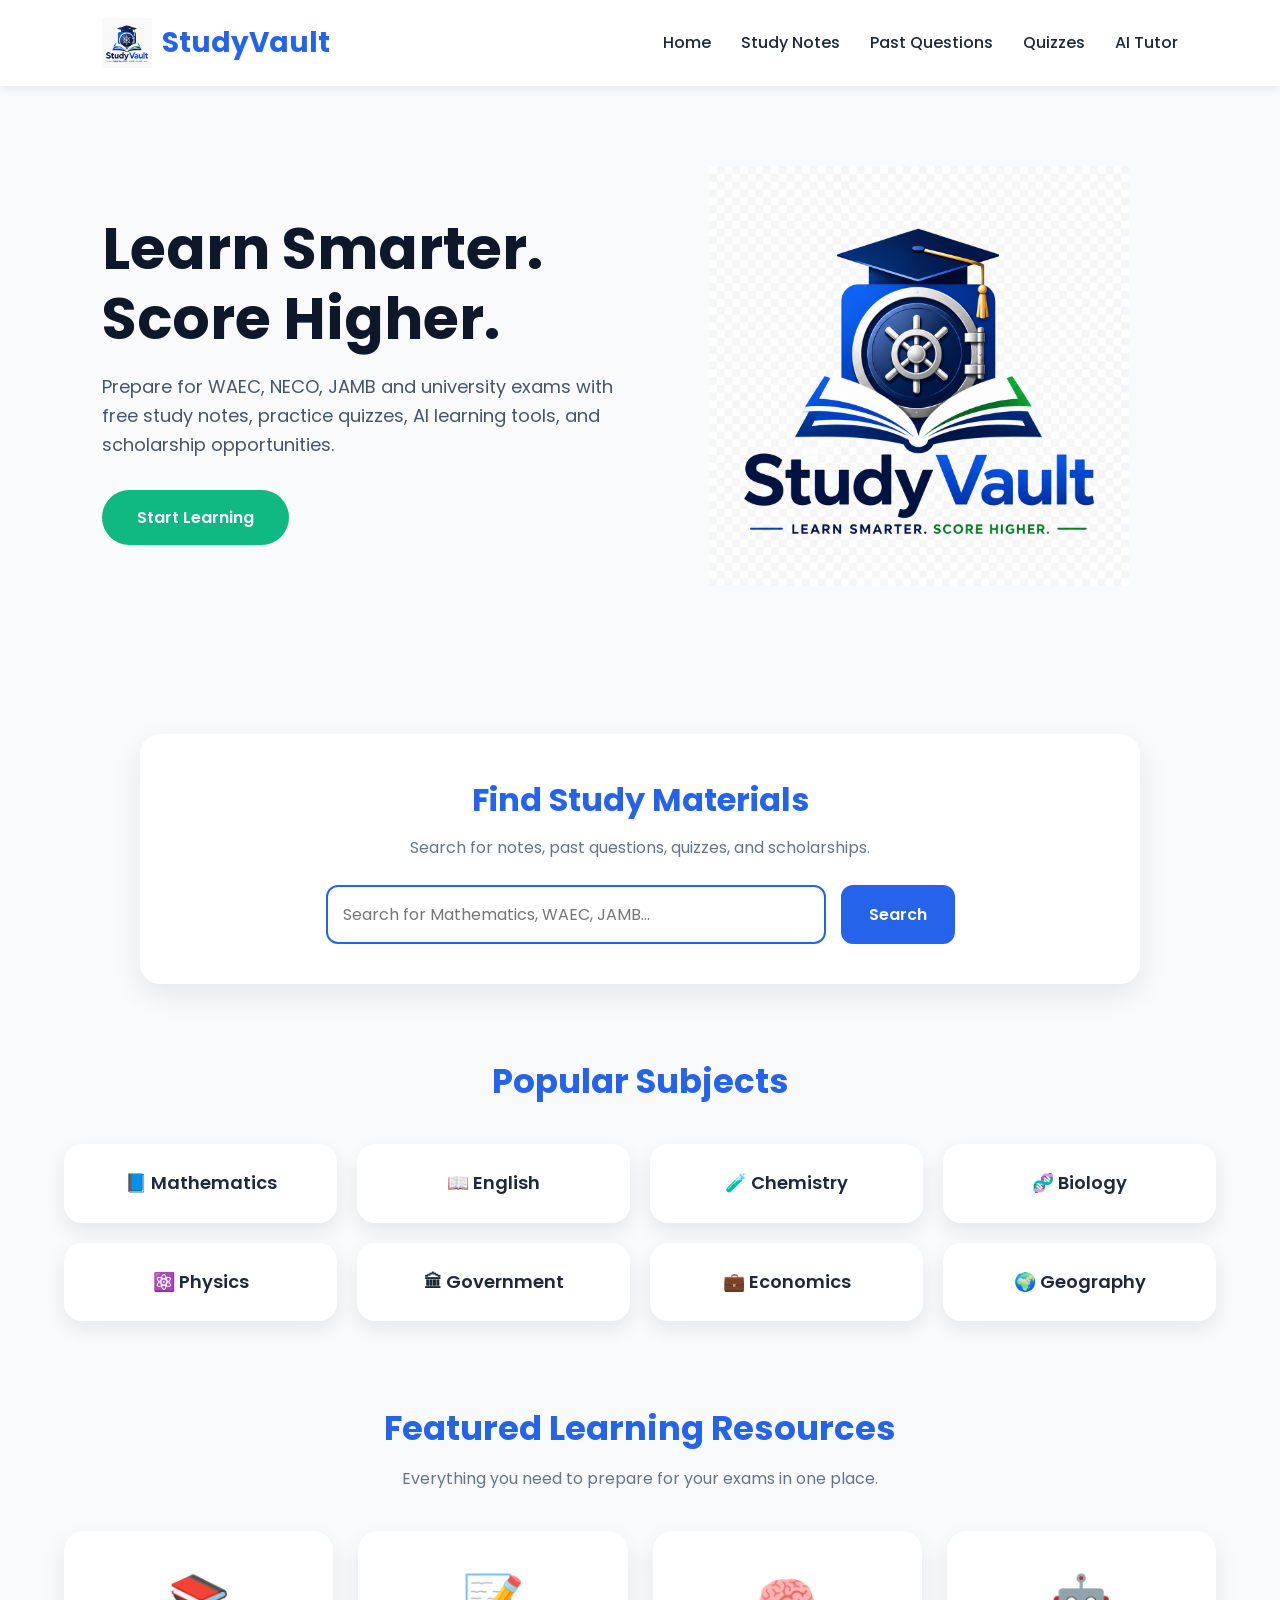
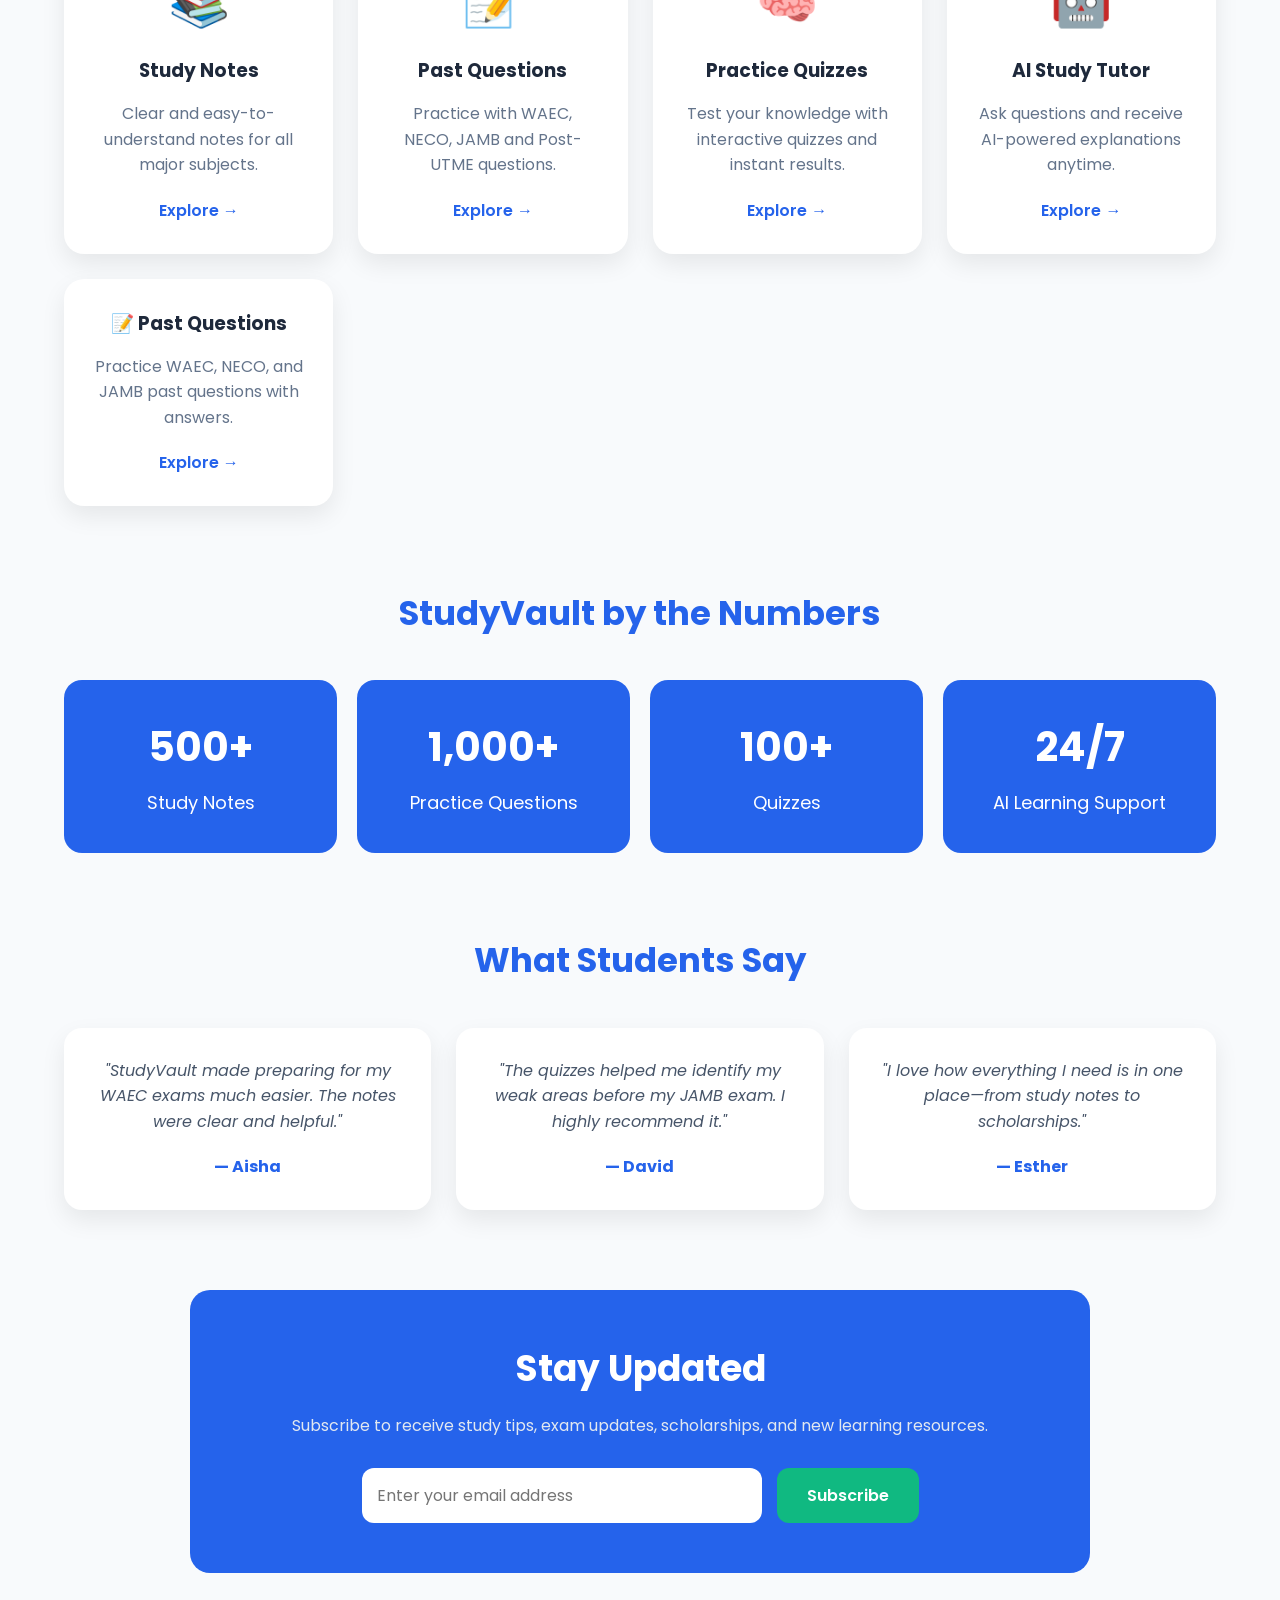
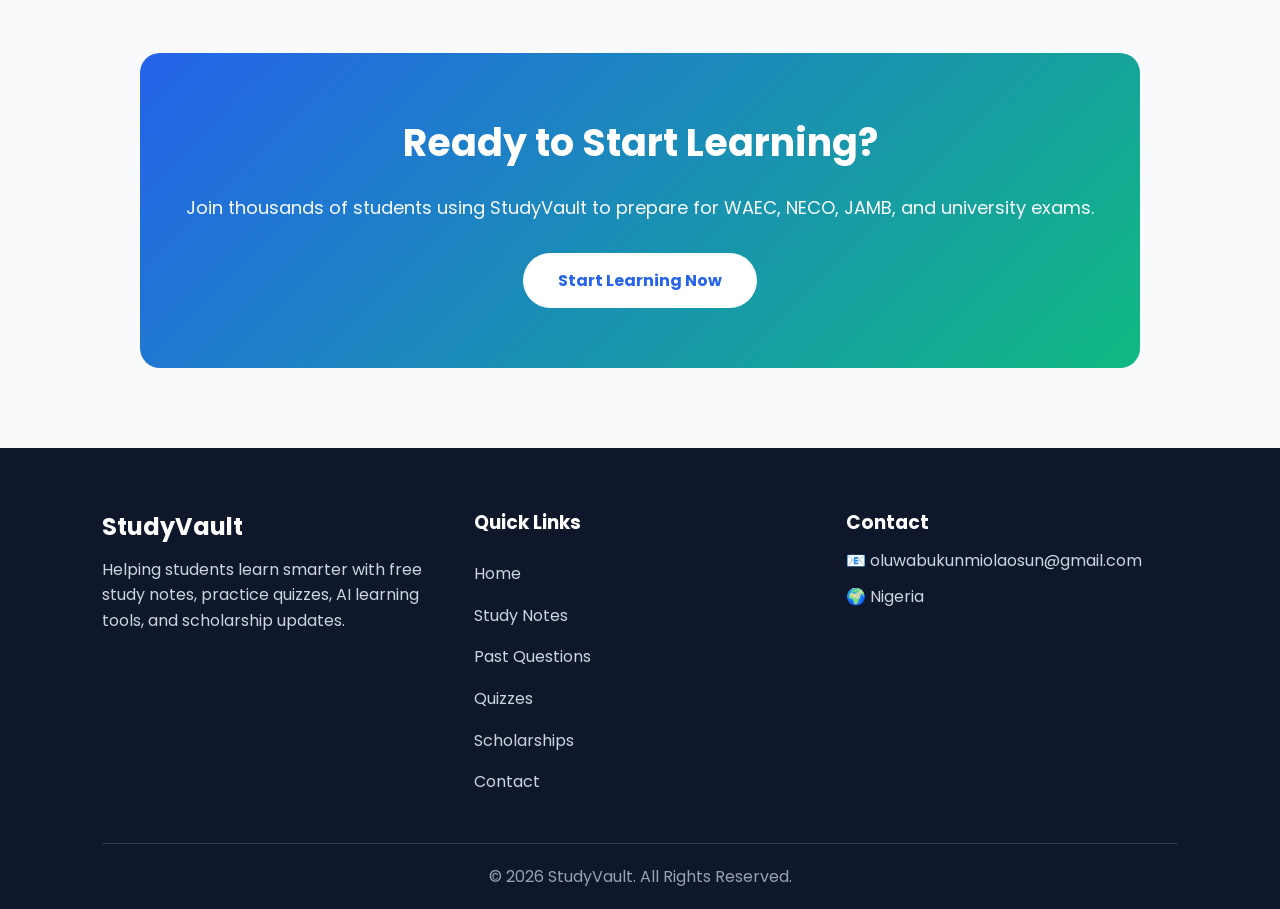
==== index.html @ dc6425fb "Update index.html" ====
<!DOCTYPE html>
<html lang="en">
<head>
    <meta charset="UTF-8">
    <meta name="viewport" content="width=device-width, initial-scale=1.0">
    <title>StudyVault | Learn Smarter. Score Higher.</title>

    <link rel="stylesheet" href="css/style.css">

    <link rel="preconnect" href="https://fonts.googleapis.com">
    <link href="https://fonts.googleapis.com/css2?family=Poppins:wght@300;400;500;600;700&display=swap" rel="stylesheet">
</head>

<body>

<header>

    <div class="logo">
        <img src="logo.png" alt="StudyVault Logo">
        <h2>StudyVault</h2>
    </div>

    <div class="menu-toggle" id="menu-toggle">
        ☰
    </div>

    <nav>
        <ul id="nav-links">
            <li><a href="index.html">Home</a></li>
            <li><a href="notes.html">Study Notes</a></li>
            <li><a href="past-questions.html">Past Questions</a></li>
            <li><a href="quizzes.html">Quizzes</a></li>
            <li><a href="ai.html">AI Tutor</a></li>
        </ul>
    </nav>

</header>

<section class="hero">
    <div class="hero-text">
        <h1>Learn Smarter.<br>Score Higher.</h1>

        <p>
            Prepare for WAEC, NECO, JAMB and university exams with
            free study notes, practice quizzes, AI learning tools,
            and scholarship opportunities.
        </p>

        <a href="#" class="hero-btn">Start Learning</a>
    </div>

    <div class="hero-image">
        <img src="logo.png" alt="StudyVault">
    </div>
</section>
<!-- Search Section -->
<section class="search-section">

    <h2>Find Study Materials</h2>

    <p>Search for notes, past questions, quizzes, and scholarships.</p>

    <div class="search-box">
        <input type="text" placeholder="Search for Mathematics, WAEC, JAMB...">
        <button>Search</button>
    </div>

</section>

<!-- Popular Subjects -->
<section class="subjects">

    <h2>Popular Subjects</h2>

    <div class="subject-grid">

        <div class="subject-card">📘 Mathematics</div>
        <div class="subject-card">📖 English</div>
        <div class="subject-card">🧪 Chemistry</div>
        <div class="subject-card">🧬 Biology</div>
        <div class="subject-card">⚛️ Physics</div>
        <div class="subject-card">🏛 Government</div>
        <div class="subject-card">💼 Economics</div>
        <div class="subject-card">🌍 Geography</div>

    </div>

</section>
    <!-- Featured Learning Resources -->
<section class="resources">

    <h2>Featured Learning Resources</h2>
    <p>Everything you need to prepare for your exams in one place.</p>

    <div class="resource-grid">

        <div class="resource-card">
            <div class="icon">📚</div>
            <h3>Study Notes</h3>
            <p>Clear and easy-to-understand notes for all major subjects.</p>
            <a href="notes.html">Explore →</a>
        </div>

        <div class="resource-card">
            <div class="icon">📝</div>
            <h3>Past Questions</h3>
            <p>Practice with WAEC, NECO, JAMB and Post-UTME questions.</p>
            <a href="#">Explore →</a>
        </div>

        <div class="resource-card">
            <div class="icon">🧠</div>
            <h3>Practice Quizzes</h3>
            <p>Test your knowledge with interactive quizzes and instant results.</p>
            <a href="quizzes.html">Explore →</a>
        </div>

        <div class="resource-card">
            <div class="icon">🤖</div>
            <h3>AI Study Tutor</h3>
            <p>Ask questions and receive AI-powered explanations anytime.</p>
            <a href="ai.html">Explore →</a>
        </div>

        <div class="resource-card">
    <h3>📝 Past Questions</h3>
    <p>Practice WAEC, NECO, and JAMB past questions with answers.</p>
    <a href="past-questions.html">Explore →</a>
</div>

    </div>

</section>
    
    <!-- Statistics -->
<section class="stats">

    <h2>StudyVault by the Numbers</h2>

    <div class="stats-grid">

        <div class="stat-card">
            <h3>500+</h3>
            <p>Study Notes</p>
        </div>

        <div class="stat-card">
            <h3>1,000+</h3>
            <p>Practice Questions</p>
        </div>

        <div class="stat-card">
            <h3>100+</h3>
            <p>Quizzes</p>
        </div>

        <div class="stat-card">
            <h3>24/7</h3>
            <p>AI Learning Support</p>
        </div>

    </div>

</section>
    
    <!-- Testimonials -->
<section class="testimonials">

    <h2>What Students Say</h2>

    <div class="testimonial-grid">

        <div class="testimonial-card">
            <p>"StudyVault made preparing for my WAEC exams much easier. The notes were clear and helpful."</p>
            <h4>— Aisha</h4>
        </div>

        <div class="testimonial-card">
            <p>"The quizzes helped me identify my weak areas before my JAMB exam. I highly recommend it."</p>
            <h4>— David</h4>
        </div>

        <div class="testimonial-card">
            <p>"I love how everything I need is in one place—from study notes to scholarships."</p>
            <h4>— Esther</h4>
        </div>

    </div>

</section>
    
    <!-- Newsletter -->
<section class="newsletter">

    <h2>Stay Updated</h2>

    <p>
        Subscribe to receive study tips, exam updates, scholarships,
        and new learning resources.
    </p>

    <form class="newsletter-form">
        <input type="email" placeholder="Enter your email address" required>
        <button type="submit">Subscribe</button>
    </form>

</section>

    <!-- Call to Action -->
<section class="cta">

    <h2>Ready to Start Learning?</h2>

    <p>
        Join thousands of students using StudyVault to prepare for WAEC, NECO,
        JAMB, and university exams.
    </p>

    <a href="#" class="cta-btn">Start Learning Now</a>

</section>
    
    <!-- Footer -->
<footer>

    <div class="footer-container">

        <div class="footer-about">
            <h2>StudyVault</h2>
            <p>
                Helping students learn smarter with free study notes,
                practice quizzes, AI learning tools, and scholarship updates.
            </p>
        </div>

        <div class="footer-links">
            <h3>Quick Links</h3>

            <a href="#">Home</a>
            <a href="#">Study Notes</a>
            <a href="#">Past Questions</a>
            <a href="#">Quizzes</a>
            <a href="#">Scholarships</a>
            <a href="#">Contact</a>

        </div>

        <div class="footer-contact">

            <h3>Contact</h3>

            <p>📧 oluwabukunmiolaosun@gmail.com</p>
            <p>🌍 Nigeria</p>

        </div>

    </div>

    <hr>

    <p class="copyright">
        © 2026 StudyVault. All Rights Reserved.
    </p>

</footer>

<script src="js/script.js"></script>
    
</body>
</html>
---- css/style.css ----
/* Google Font */
*{
    margin:0;
    padding:0;
    box-sizing:border-box;
    font-family:'Poppins',sans-serif;
}

body{
    background:#f8fafc;
    color:#1e293b;
    line-height:1.6;
}

/* Header */
header{
    display:flex;
    justify-content:space-between;
    align-items:center;
    padding:18px 8%;
    background:#ffffff;
    box-shadow:0 2px 10px rgba(0,0,0,0.08);
    position:sticky;
    top:0;
    z-index:1000;
}

.logo{
    display:flex;
    align-items:center;
    gap:10px;
}

.logo img{
    width:50px;
    height:50px;
}

.logo h2{
    color:#2563eb;
    font-size:28px;
    font-weight:700;
}

nav ul{
    display:flex;
    list-style:none;
    gap:30px;
}

nav ul li a{
    text-decoration:none;
    color:#1e293b;
    font-weight:500;
    transition:.3s;
}

nav ul li a:hover{
    color:#2563eb;
}

.btn{
    text-decoration:none;
    background:#2563eb;
    color:#fff;
    padding:12px 24px;
    border-radius:30px;
    font-weight:600;
    transition:.3s;
}

.btn:hover{
    background:#1d4ed8;
}

/* Hero */
.hero{
    display:flex;
    justify-content:space-between;
    align-items:center;
    padding:80px 8%;
    gap:40px;
}

.hero-text{
    flex:1;
}

.hero-text h1{
    font-size:58px;
    color:#0f172a;
    margin-bottom:20px;
    line-height:1.2;
}

.hero-text p{
    font-size:18px;
    margin-bottom:30px;
    color:#475569;
}

.hero-btn{
    display:inline-block;
    text-decoration:none;
    background:#10b981;
    color:#fff;
    padding:15px 35px;
    border-radius:35px;
    font-weight:600;
    transition:.3s;
}

.hero-btn:hover{
    background:#059669;
}

.hero-image{
    flex:1;
    text-align:center;
}

.hero-image img{
    width:100%;
    max-width:420px;
}

/* Mobile */
@media(max-width:900px){

header{
    flex-direction:column;
    gap:15px;
}

nav ul{
    flex-wrap:wrap;
    justify-content:center;
    gap:15px;
}

.hero{
    flex-direction:column-reverse;
    text-align:center;
}

.hero-text h1{
    font-size:40px;
}

.hero-text p{
    font-size:16px;
}

.hero-image img{
    max-width:260px;
}

}
/* =========================
   Search Section
========================= */

.search-section{
    width:90%;
    max-width:1000px;
    margin:60px auto;
    background:#ffffff;
    padding:40px 25px;
    border-radius:20px;
    text-align:center;
    box-shadow:0 10px 30px rgba(0,0,0,.08);
}

.search-section h2{
    font-size:32px;
    color:#2563eb;
    margin-bottom:10px;
}

.search-section p{
    color:#64748b;
    margin-bottom:25px;
}

.search-box{
    display:flex;
    justify-content:center;
    gap:15px;
    flex-wrap:wrap;
}

.search-box input{
    width:500px;
    max-width:100%;
    padding:15px;
    border:2px solid #2563eb;
    border-radius:12px;
    outline:none;
    font-size:16px;
}

.search-box button{
    padding:15px 28px;
    border:none;
    border-radius:12px;
    background:#2563eb;
    color:#fff;
    font-size:16px;
    font-weight:600;
    cursor:pointer;
    transition:.3s;
}

.search-box button:hover{
    background:#1d4ed8;
}

/* =========================
   Subjects
========================= */

.subjects{
    width:90%;
    max-width:1200px;
    margin:70px auto;
}

.subjects h2{
    text-align:center;
    font-size:34px;
    color:#2563eb;
    margin-bottom:35px;
}

.subject-grid{
    display:grid;
    grid-template-columns:repeat(auto-fit,minmax(220px,1fr));
    gap:20px;
}

.subject-card{
    background:#ffffff;
    padding:25px;
    text-align:center;
    border-radius:18px;
    font-size:18px;
    font-weight:600;
    box-shadow:0 8px 20px rgba(0,0,0,.08);
    transition:.3s;
    cursor:pointer;
}

.subject-card:hover{
    transform:translateY(-8px);
    box-shadow:0 15px 35px rgba(37,99,235,.25);
}
/* Featured Resources */

.resources{
    width:90%;
    max-width:1200px;
    margin:80px auto;
    text-align:center;
}

.resources h2{
    font-size:34px;
    color:#2563eb;
    margin-bottom:10px;
}

.resources p{
    color:#64748b;
    margin-bottom:40px;
}

.resource-grid{
    display:grid;
    grid-template-columns:repeat(auto-fit,minmax(250px,1fr));
    gap:25px;
}

.resource-card{
    background:#fff;
    padding:30px;
    border-radius:20px;
    box-shadow:0 10px 25px rgba(0,0,0,.08);
    transition:.3s;
}

.resource-card:hover{
    transform:translateY(-10px);
    box-shadow:0 15px 35px rgba(37,99,235,.2);
}

.resource-card .icon{
    font-size:50px;
    margin-bottom:15px;
}

.resource-card h3{
    margin-bottom:15px;
    color:#1e293b;
}

.resource-card p{
    margin-bottom:20px;
    color:#64748b;
}

.resource-card a{
    text-decoration:none;
    color:#2563eb;
    font-weight:600;
}
/* Footer */

footer{
    background:#0f172a;
    color:#fff;
    margin-top:80px;
    padding:60px 8% 20px;
}

.footer-container{
    display:grid;
    grid-template-columns:repeat(auto-fit,minmax(250px,1fr));
    gap:40px;
}

.footer-about p,
.footer-contact p{
    color:#cbd5e1;
    margin-top:10px;
}

.footer-links{
    display:flex;
    flex-direction:column;
}

.footer-links h3{
    margin-bottom:15px;
}

.footer-links a{
    color:#cbd5e1;
    text-decoration:none;
    margin:8px 0;
    transition:.3s;
}

.footer-links a:hover{
    color:#10b981;
}

hr{
    margin:40px 0 20px;
    border:none;
    border-top:1px solid rgba(255,255,255,.15);
}

.copyright{
    text-align:center;
    color:#94a3b8;
}
/* Statistics */

.stats{
    width:90%;
    max-width:1200px;
    margin:80px auto;
    text-align:center;
}

.stats h2{
    color:#2563eb;
    font-size:34px;
    margin-bottom:40px;
}

.stats-grid{
    display:grid;
    grid-template-columns:repeat(auto-fit,minmax(220px,1fr));
    gap:20px;
}

.stat-card{
    background:#2563eb;
    color:#fff;
    padding:35px 20px;
    border-radius:18px;
    transition:.3s;
}

.stat-card:hover{
    transform:translateY(-8px);
}

.stat-card h3{
    font-size:40px;
    margin-bottom:10px;
}

.stat-card p{
    font-size:18px;
}
/* Testimonials */

.testimonials{
    width:90%;
    max-width:1200px;
    margin:80px auto;
    text-align:center;
}

.testimonials h2{
    color:#2563eb;
    font-size:34px;
    margin-bottom:40px;
}

.testimonial-grid{
    display:grid;
    grid-template-columns:repeat(auto-fit,minmax(280px,1fr));
    gap:25px;
}

.testimonial-card{
    background:#ffffff;
    padding:30px;
    border-radius:18px;
    box-shadow:0 10px 25px rgba(0,0,0,.08);
    transition:.3s;
}

.testimonial-card:hover{
    transform:translateY(-8px);
}

.testimonial-card p{
    color:#475569;
    margin-bottom:20px;
    font-style:italic;
}

.testimonial-card h4{
    color:#2563eb;
}
/* Newsletter */

.newsletter{
    width:90%;
    max-width:900px;
    margin:80px auto;
    background:#2563eb;
    color:#fff;
    text-align:center;
    padding:50px 30px;
    border-radius:20px;
}

.newsletter h2{
    font-size:36px;
    margin-bottom:15px;
}

.newsletter p{
    margin-bottom:30px;
    color:#e2e8f0;
}

.newsletter-form{
    display:flex;
    justify-content:center;
    gap:15px;
    flex-wrap:wrap;
}

.newsletter-form input{
    width:400px;
    max-width:100%;
    padding:15px;
    border:none;
    border-radius:12px;
    font-size:16px;
}

.newsletter-form button{
    padding:15px 30px;
    border:none;
    border-radius:12px;
    background:#10b981;
    color:#fff;
    font-size:16px;
    font-weight:600;
    cursor:pointer;
    transition:.3s;
}

.newsletter-form button:hover{
    background:#059669;
}
/* CTA */

.cta{
    width:90%;
    max-width:1000px;
    margin:80px auto;
    background:linear-gradient(135deg,#2563eb,#10b981);
    color:#fff;
    text-align:center;
    padding:60px 30px;
    border-radius:20px;
}

.cta h2{
    font-size:38px;
    margin-bottom:20px;
}

.cta p{
    font-size:18px;
    margin-bottom:30px;
    color:#f8fafc;
}

.cta-btn{
    display:inline-block;
    background:#fff;
    color:#2563eb;
    text-decoration:none;
    padding:15px 35px;
    border-radius:30px;
    font-weight:700;
    transition:.3s;
}

.cta-btn:hover{
    transform:translateY(-3px);
}
/* Mobile Menu */

.menu-toggle{
    display:none;
    font-size:30px;
    cursor:pointer;
    color:#2563eb;
}

@media(max-width:900px){

.menu-toggle{
    display:block;
    text-align:center;
    margin-bottom:15px;
}

#nav-links{
    display:none;
    flex-direction:column;
    align-items:center;
    width:100%;
}

#nav-links.active{
    display:flex;
}

}
/* Featured Notes */

.chapter-section{
    width:90%;
    max-width:1200px;
    margin:80px auto;
}

.chapter-section h2{
    text-align:center;
    color:#2563eb;
    margin-bottom:40px;
}

.chapter-grid{
    display:grid;
    grid-template-columns:repeat(auto-fit,minmax(260px,1fr));
    gap:25px;
}

.chapter-card{
    background:#fff;
    padding:30px;
    border-radius:18px;
    box-shadow:0 10px 25px rgba(0,0,0,.08);
    transition:.3s;
}

.chapter-card:hover{
    transform:translateY(-8px);
}

.chapter-card h3{
    margin-bottom:15px;
}

.chapter-card p{
    color:#64748b;
    margin-bottom:20px;
}

.chapter-card a{
    display:inline-block;
    text-decoration:none;
    background:#2563eb;
    color:#fff;
    padding:10px 20px;
    border-radius:10px;
}
/* Quiz */

.quiz-section{
    width:90%;
    max-width:700px;
    margin:80px auto;
    text-align:center;
}

.quiz-card{
    background:#fff;
    padding:30px;
    border-radius:20px;
    box-shadow:0 10px 25px rgba(0,0,0,.08);
}

.quiz-card button{
    display:block;
    width:100%;
    margin:12px 0;
    padding:15px;
    border:none;
    border-radius:10px;
    background:#2563eb;
    color:#fff;
    cursor:pointer;
    font-size:16px;
}

.quiz-card button:hover{
    background:#1d4ed8;
}
/* AI Study Assistant */

.ai-section{
    width:90%;
    max-width:900px;
    margin:60px auto;
}

.ai-section h1{
    text-align:center;
    color:#2563eb;
    margin-bottom:10px;
}

.ai-section p{
    text-align:center;
    margin-bottom:25px;
}

.chat-box{
    background:#fff;
    height:450px;
    overflow-y:auto;
    padding:20px;
    border-radius:15px;
    box-shadow:0 10px 25px rgba(0,0,0,.08);
}

.ai-message{
    background:#eef4ff;
    padding:15px;
    border-radius:12px;
    margin-bottom:15px;
}

.user-message{
    background:#2563eb;
    color:#fff;
    padding:15px;
    border-radius:12px;
    margin-bottom:15px;
    text-align:right;
}

.chat-input{
    display:flex;
    gap:15px;
    margin-top:20px;
}

.chat-input input{
    flex:1;
    padding:15px;
    border:2px solid #2563eb;
    border-radius:12px;
    outline:none;
}

.chat-input button{
    padding:15px 30px;
    border:none;
    background:#2563eb;
    color:#fff;
    border-radius:12px;
    cursor:pointer;
}
/* Scholarships */

.scholarships{
    width:90%;
    max-width:1200px;
    margin:80px auto;
    text-align:center;
}

.scholarships h1{
    color:#2563eb;
    margin-bottom:15px;
}

.scholarships p{
    color:#64748b;
    margin-bottom:40px;
}

.scholarship-grid{
    display:grid;
    grid-template-columns:repeat(auto-fit,minmax(280px,1fr));
    gap:25px;
}

.scholarship-card{
    background:#fff;
    padding:30px;
    border-radius:18px;
    box-shadow:0 10px 25px rgba(0,0,0,.08);
}

.scholarship-card h3{
    margin-bottom:15px;
}

.scholarship-card p{
    margin-bottom:20px;
}

.scholarship-card a{
    display:inline-block;
    text-decoration:none;
    background:#2563eb;
    color:#fff;
    padding:12px 24px;
    border-radius:10px;
}
/* Notes Page */

.notes-page{
    width:90%;
    max-width:1000px;
    margin:70px auto;
}

.notes-page h1{
    text-align:center;
    color:#2563eb;
    margin-bottom:40px;
}

.lesson-card{
    background:#fff;
    padding:25px;
    margin-bottom:20px;
    border-radius:15px;
    box-shadow:0 8px 20px rgba(0,0,0,.08);
}

.lesson-card h3{
    color:#2563eb;
    margin-bottom:10px;
}

.lesson-card p{
    margin-bottom:15px;
}

.lesson-card a{
    display:inline-block;
    background:#2563eb;
    color:#fff;
    padding:10px 20px;
    text-decoration:none;
    border-radius:10px;
}
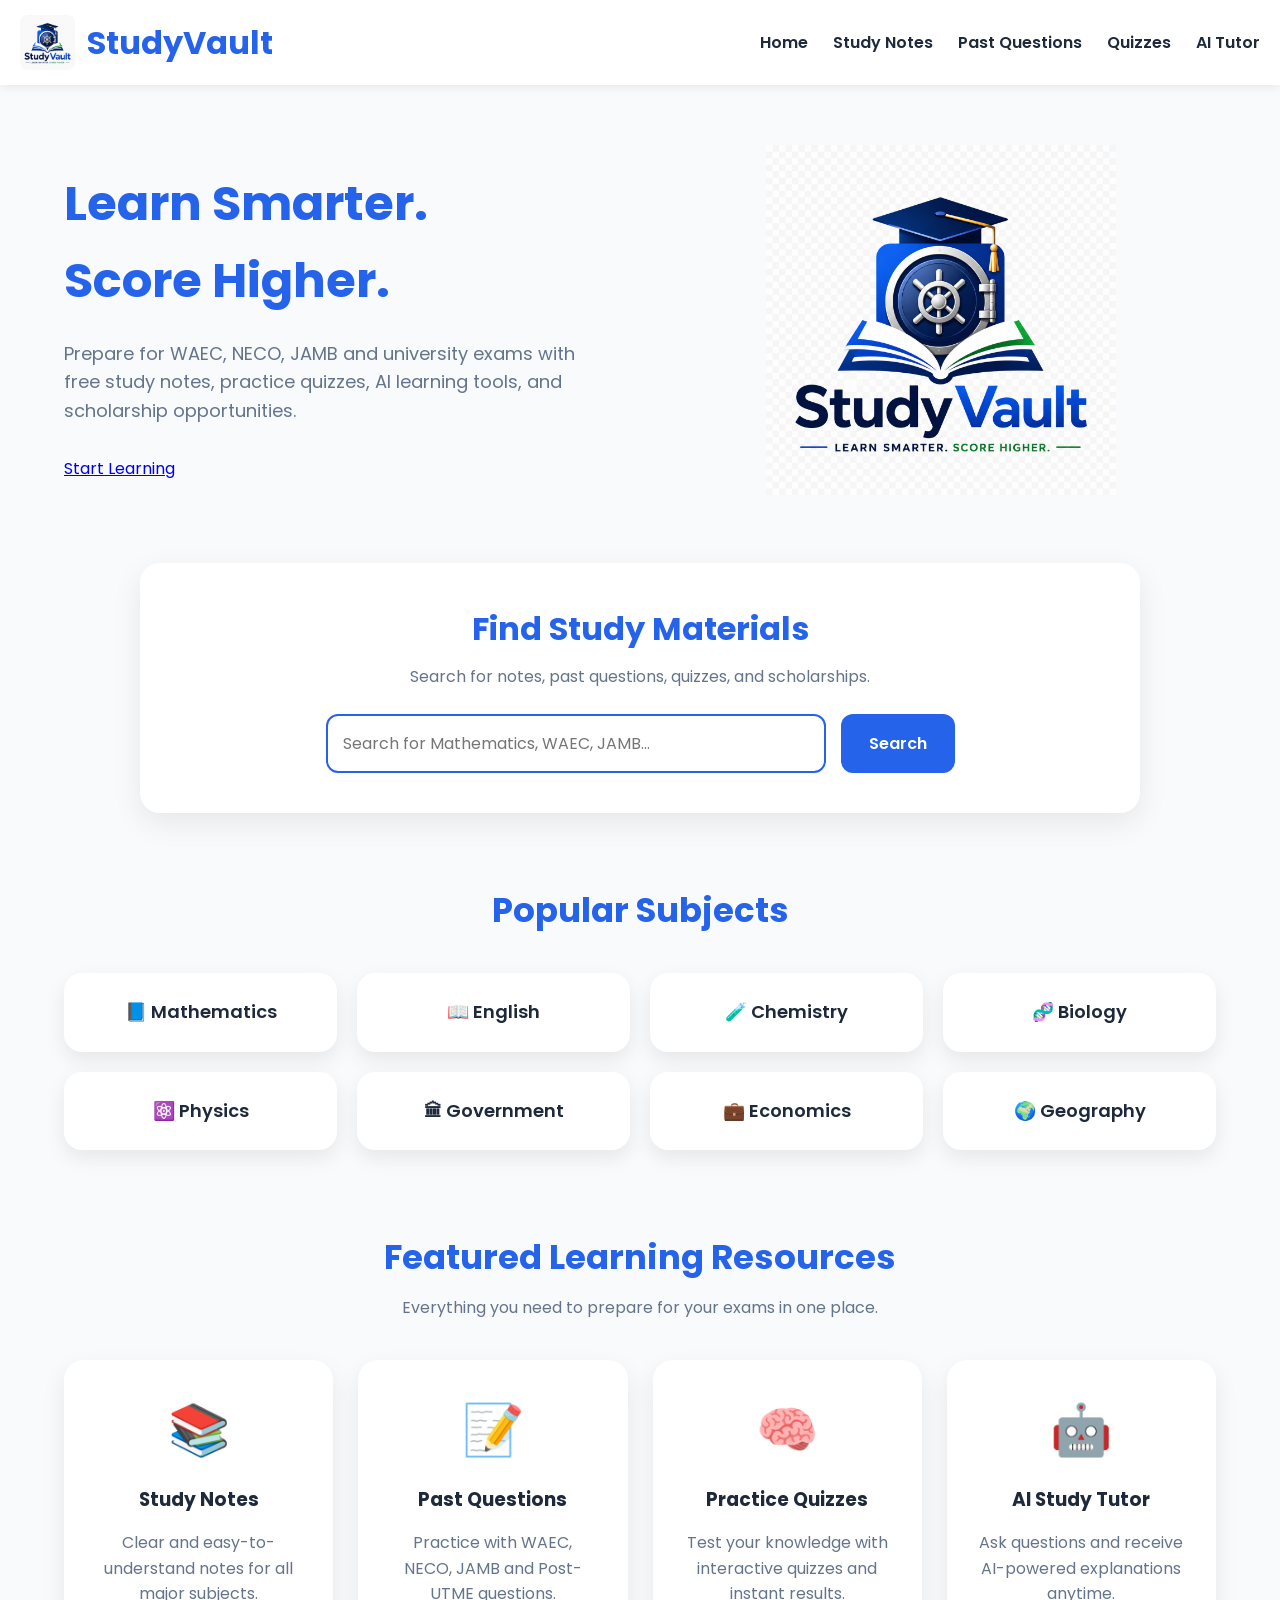
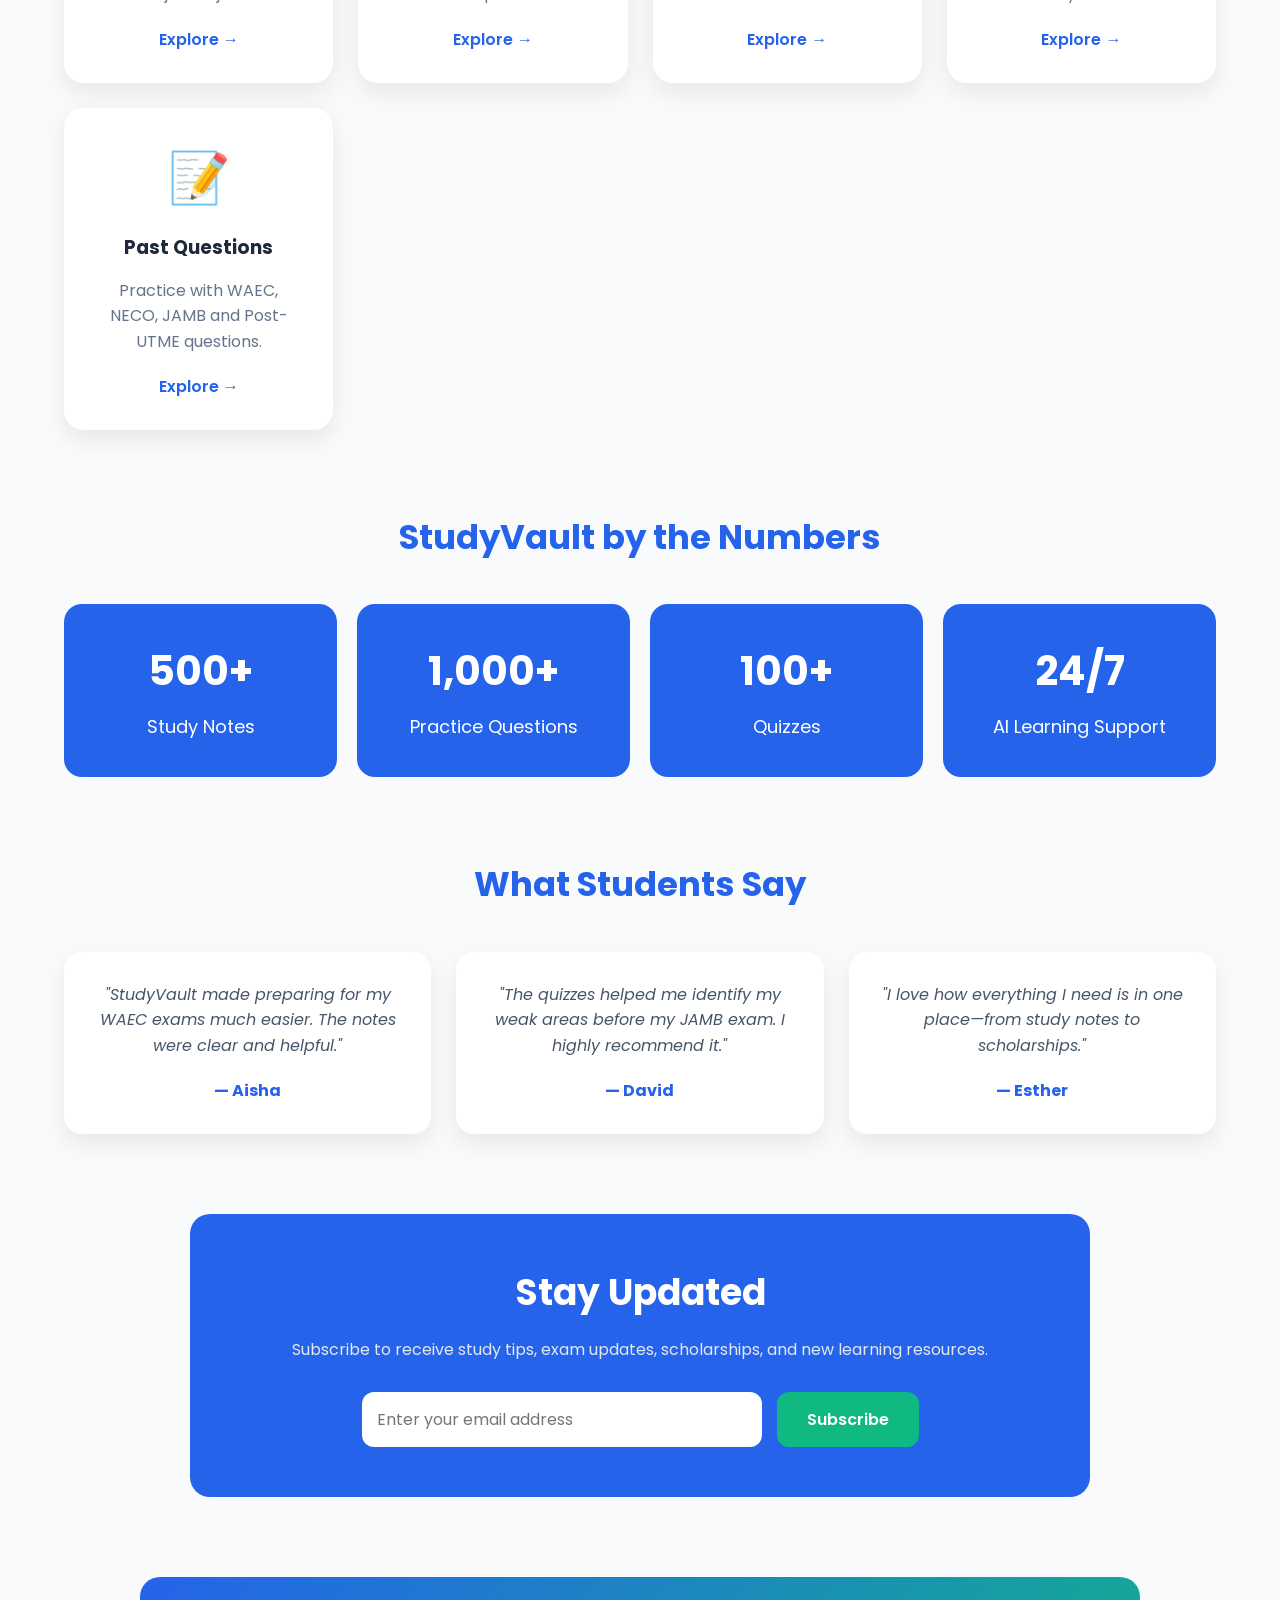
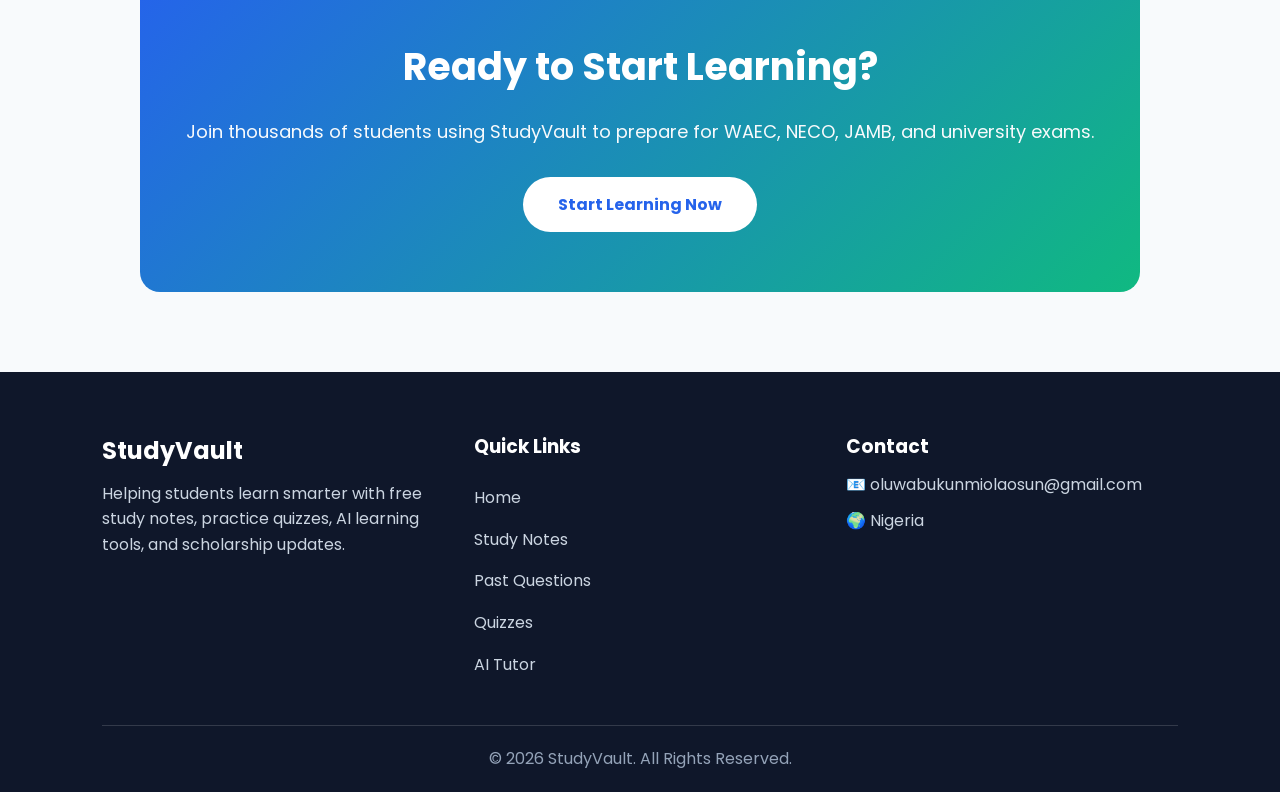
==== commit 91709fbc: "Update index.html" ====
--- a/index.html
+++ b/index.html
@@ -37,7 +37,7 @@
 </header>
 
 <section class="hero">
-    <div class="hero-text">
+    <div class="hero-content">
         <h1>Learn Smarter.<br>Score Higher.</h1>
 
         <p>
@@ -123,11 +123,12 @@
         </div>
 
         <div class="resource-card">
-    <h3>📝 Past Questions</h3>
-    <p>Practice WAEC, NECO, and JAMB past questions with answers.</p>
+    <div class="icon">📝</div>
+    <h3>Past Questions</h3>
+    <p>Practice with WAEC, NECO, JAMB and Post-UTME questions.</p>
     <a href="past-questions.html">Explore →</a>
 </div>
-
+        
     </div>
 
 </section>
@@ -236,12 +237,11 @@
         <div class="footer-links">
             <h3>Quick Links</h3>
 
-            <a href="#">Home</a>
-            <a href="#">Study Notes</a>
-            <a href="#">Past Questions</a>
-            <a href="#">Quizzes</a>
-            <a href="#">Scholarships</a>
-            <a href="#">Contact</a>
+            <a href="index.html">Home</a>
+            <a href="notes.html">Study Notes</a>
+            <a href="past-questions.html">Past Questions</a>
+            <a href="quizzes.html">Quizzes</a>
+            <a href="ai.html">AI Tutor</a>
 
         </div>
 
--- a/css/style.css
+++ b/css/style.css
@@ -12,14 +12,54 @@
     line-height:1.6;
 }
 
+/* Hero Section */
+
+.hero{
+    width:90%;
+    max-width:1200px;
+    margin:60px auto;
+    display:flex;
+    align-items:center;
+    justify-content:space-between;
+    gap:50px;
+}
+
+.hero-content{
+    flex:1;
+}
+
+.hero-content h1{
+    font-size:48px;
+    color:#2563eb;
+    margin-bottom:20px;
+}
+
+.hero-content p{
+    font-size:18px;
+    color:#64748b;
+    margin-bottom:30px;
+}
+
+.hero-image{
+    flex:1;
+    text-align:center;
+}
+
+.hero-image img{
+    width:100%;
+    max-width:350px;
+    height:auto;
+}
+
 /* Header */
+
 header{
     display:flex;
     justify-content:space-between;
     align-items:center;
-    padding:18px 8%;
-    background:#ffffff;
-    box-shadow:0 2px 10px rgba(0,0,0,0.08);
+    padding:15px 20px;
+    background:#fff;
+    box-shadow:0 2px 10px rgba(0,0,0,.08);
     position:sticky;
     top:0;
     z-index:1000;
@@ -28,131 +68,68 @@
 .logo{
     display:flex;
     align-items:center;
-    gap:10px;
+    gap:12px;
 }
 
 .logo img{
-    width:50px;
-    height:50px;
+    width:55px;
+    height:55px;
+    border-radius:8px;
 }
 
 .logo h2{
     color:#2563eb;
-    font-size:28px;
-    font-weight:700;
-}
+    font-size:32px;
+    margin:0;
+}
+
+.menu-toggle{
+    font-size:34px;
+    color:#2563eb;
+    cursor:pointer;
+    display:none;
+}
+
+/* Desktop */
 
 nav ul{
     display:flex;
+    gap:25px;
     list-style:none;
-    gap:30px;
-}
-
-nav ul li a{
+}
+
+nav a{
     text-decoration:none;
     color:#1e293b;
-    font-weight:500;
-    transition:.3s;
-}
-
-nav ul li a:hover{
-    color:#2563eb;
-}
-
-.btn{
-    text-decoration:none;
-    background:#2563eb;
-    color:#fff;
-    padding:12px 24px;
-    border-radius:30px;
     font-weight:600;
-    transition:.3s;
-}
-
-.btn:hover{
-    background:#1d4ed8;
-}
-
-/* Hero */
-.hero{
-    display:flex;
-    justify-content:space-between;
-    align-items:center;
-    padding:80px 8%;
-    gap:40px;
-}
-
-.hero-text{
-    flex:1;
-}
-
-.hero-text h1{
-    font-size:58px;
-    color:#0f172a;
-    margin-bottom:20px;
-    line-height:1.2;
-}
-
-.hero-text p{
-    font-size:18px;
-    margin-bottom:30px;
-    color:#475569;
-}
-
-.hero-btn{
-    display:inline-block;
-    text-decoration:none;
-    background:#10b981;
-    color:#fff;
-    padding:15px 35px;
-    border-radius:35px;
-    font-weight:600;
-    transition:.3s;
-}
-
-.hero-btn:hover{
-    background:#059669;
-}
-
-.hero-image{
-    flex:1;
-    text-align:center;
-}
-
-.hero-image img{
+}
+
+/* Mobile */
+
+@media(max-width:900px){
+
+.menu-toggle{
+    display:block;
+}
+
+nav{
+    position:absolute;
+    top:85px;
+    left:0;
     width:100%;
-    max-width:420px;
-}
-
-/* Mobile */
-@media(max-width:900px){
-
-header{
+    background:#fff;
+    display:none;
+    box-shadow:0 5px 15px rgba(0,0,0,.1);
+}
+
+nav.active{
+    display:block;
+}
+
+nav ul{
     flex-direction:column;
-    gap:15px;
-}
-
-nav ul{
-    flex-wrap:wrap;
-    justify-content:center;
-    gap:15px;
-}
-
-.hero{
-    flex-direction:column-reverse;
-    text-align:center;
-}
-
-.hero-text h1{
-    font-size:40px;
-}
-
-.hero-text p{
-    font-size:16px;
-}
-
-.hero-image img{
-    max-width:260px;
+    text-align:center;
+    padding:20px;
 }
 
 }
@@ -802,3 +779,28 @@
     text-decoration:none;
     border-radius:10px;
 }
+@media (max-width:900px){
+
+.hero{
+    flex-direction:column;
+    text-align:center;
+}
+
+.hero-content h1{
+    font-size:36px;
+}
+
+.hero-image img{
+    max-width:250px;
+}
+
+.logo h2{
+    font-size:24px;
+}
+
+.logo img{
+    width:45px;
+    height:45px;
+}
+
+}
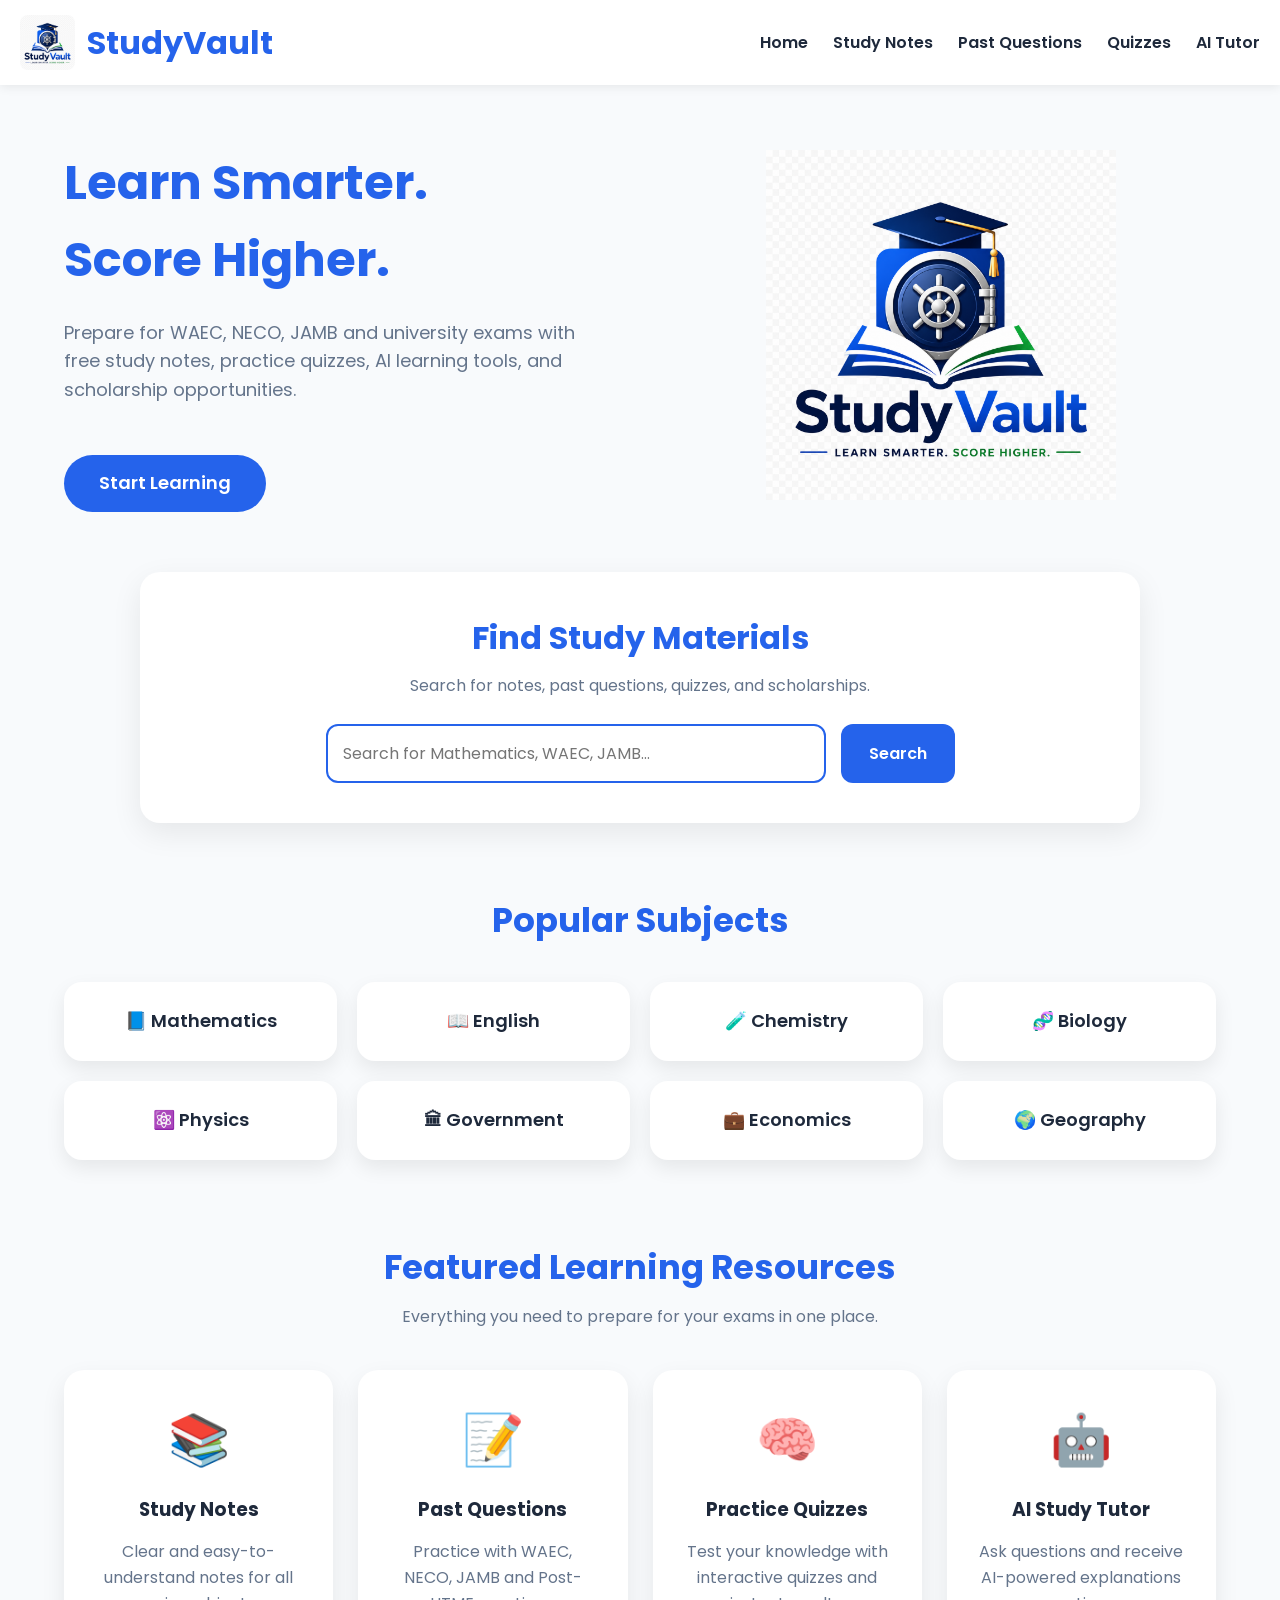
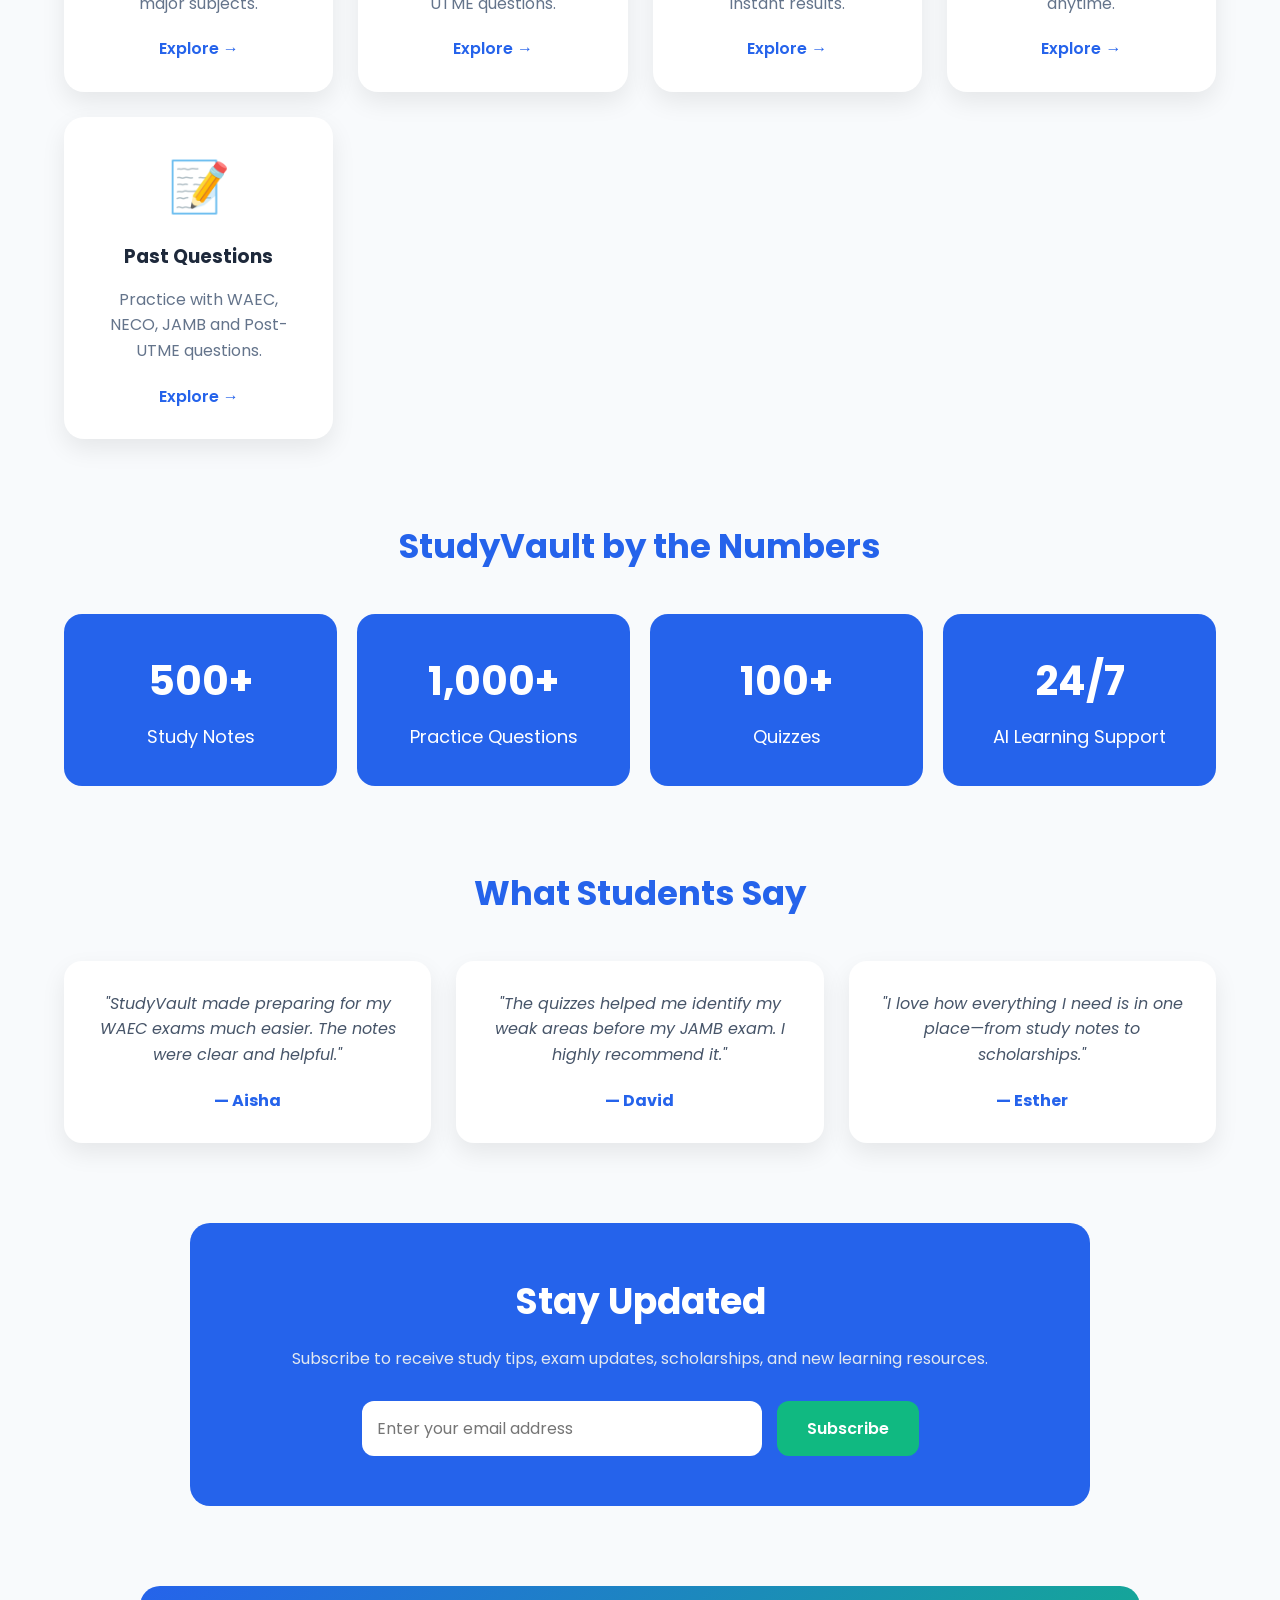
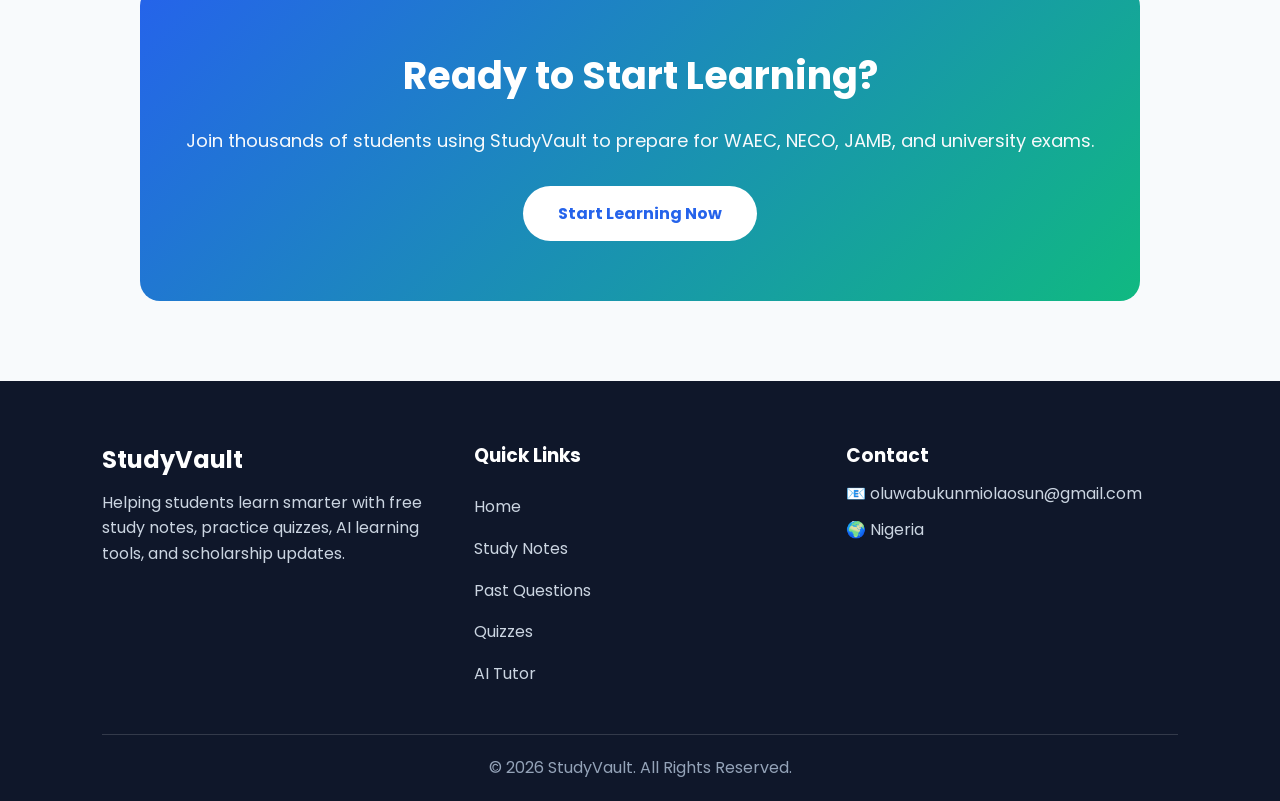
==== commit 90ba08b6: "Update index.html" ====
--- a/index.html
+++ b/index.html
@@ -46,7 +46,7 @@
             and scholarship opportunities.
         </p>
 
-        <a href="#" class="hero-btn">Start Learning</a>
+        <a href="notes.html" class="hero-btn">Start Learning</a>
     </div>
 
     <div class="hero-image">
--- a/css/style.css
+++ b/css/style.css
@@ -516,35 +516,7 @@
 .cta-btn:hover{
     transform:translateY(-3px);
 }
-/* Mobile Menu */
-
-.menu-toggle{
-    display:none;
-    font-size:30px;
-    cursor:pointer;
-    color:#2563eb;
-}
-
-@media(max-width:900px){
-
-.menu-toggle{
-    display:block;
-    text-align:center;
-    margin-bottom:15px;
-}
-
-#nav-links{
-    display:none;
-    flex-direction:column;
-    align-items:center;
-    width:100%;
-}
-
-#nav-links.active{
-    display:flex;
-}
-
-}
+
 /* Featured Notes */
 
 .chapter-section{
@@ -795,7 +767,7 @@
 }
 
 .logo h2{
-    font-size:24px;
+    font-size:28px;
 }
 
 .logo img{
@@ -804,3 +776,20 @@
 }
 
 }
+.hero-btn{
+    display:inline-block;
+    margin-top:20px;
+    padding:14px 35px;
+    background:#2563eb;
+    color:#fff;
+    text-decoration:none;
+    border-radius:30px;
+    font-size:18px;
+    font-weight:600;
+    transition:0.3s;
+}
+
+.hero-btn:hover{
+    background:#1d4ed8;
+    transform:translateY(-3px);
+}
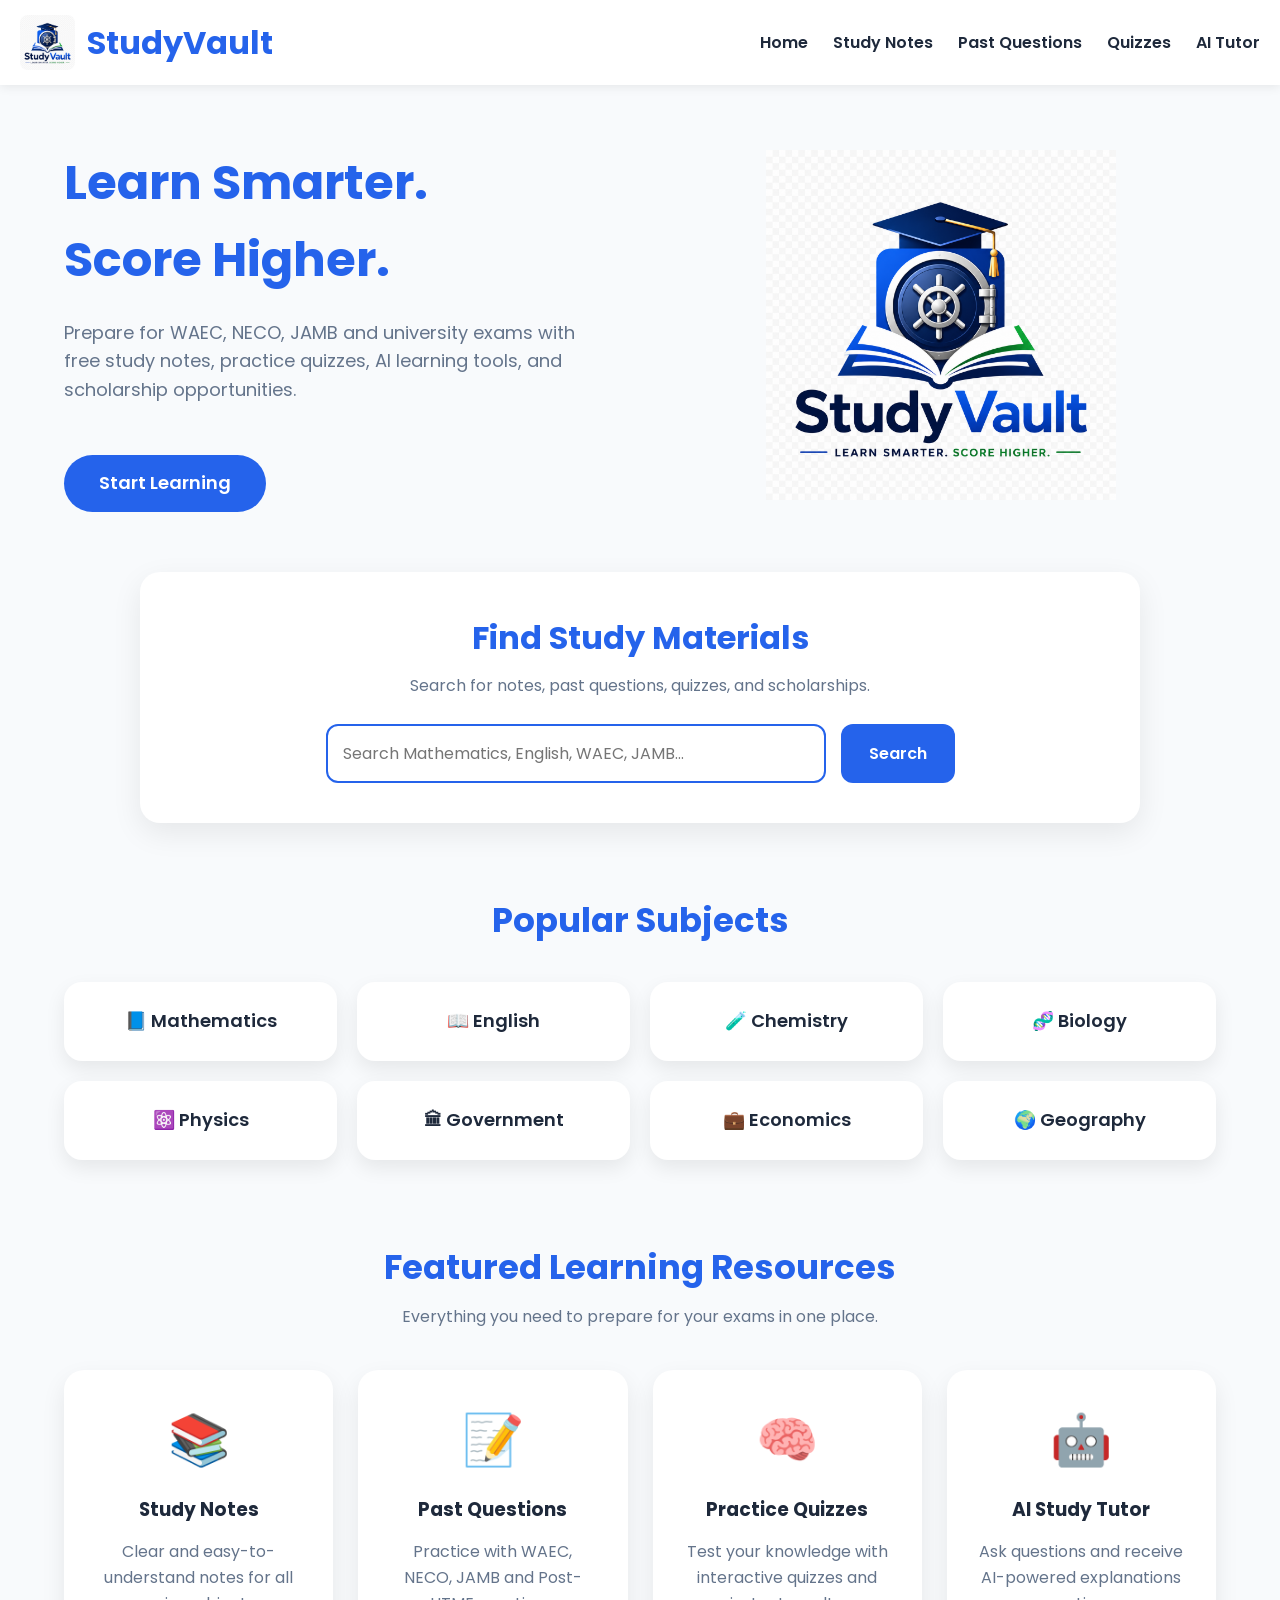
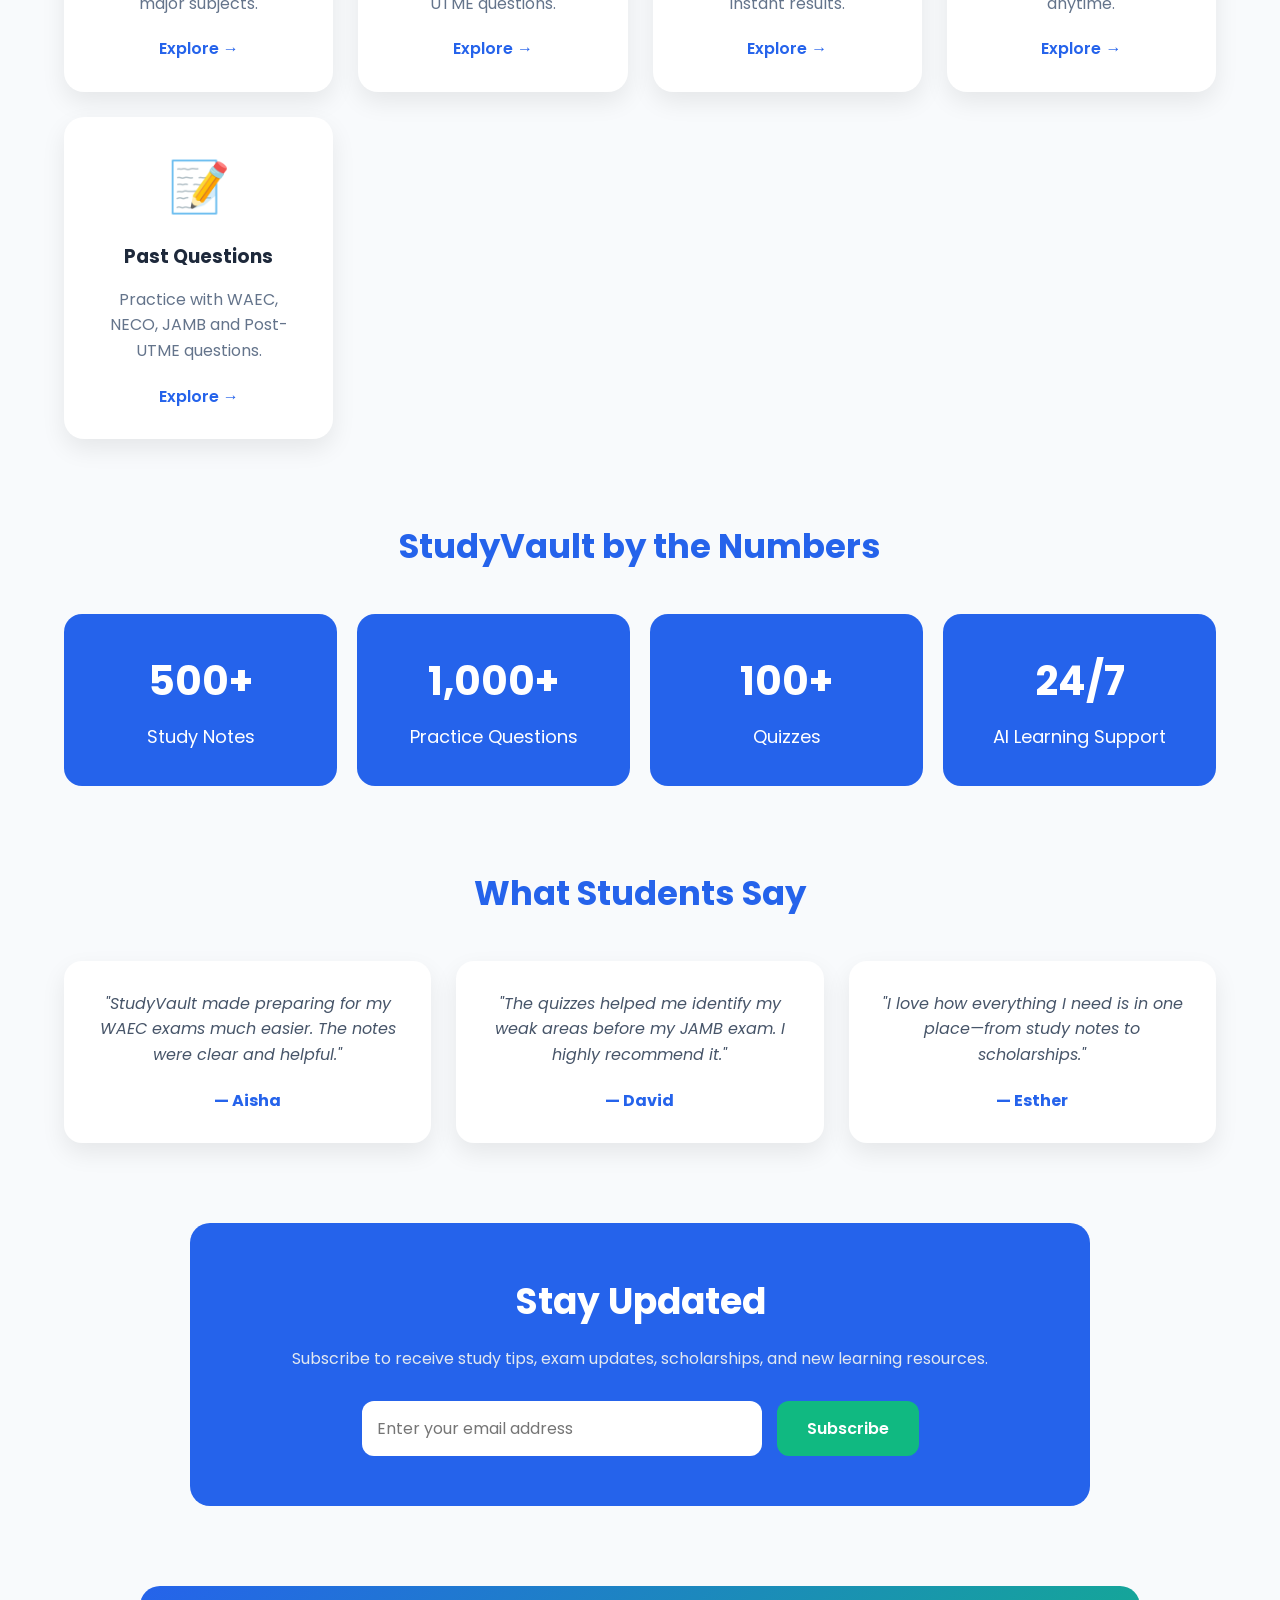
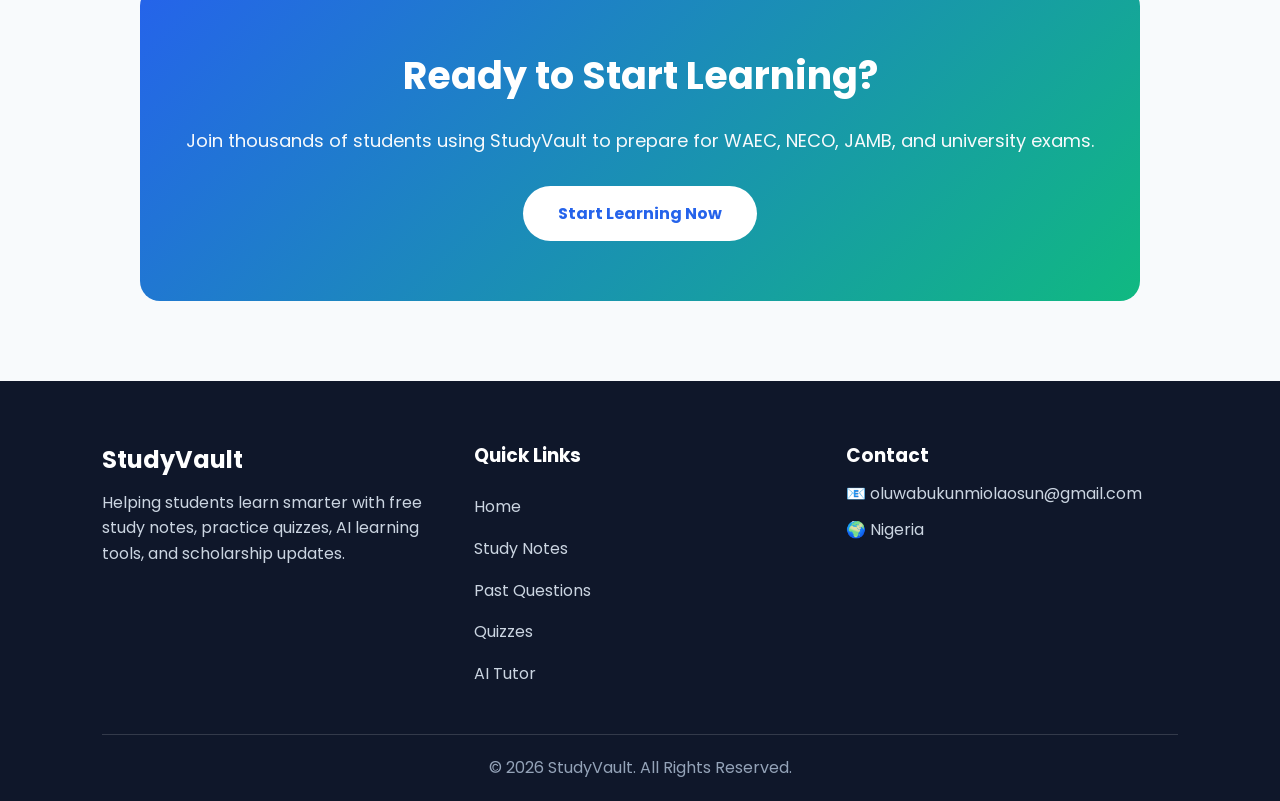
==== commit 1d983026: "Update index.html" ====
--- a/index.html
+++ b/index.html
@@ -61,9 +61,13 @@
     <p>Search for notes, past questions, quizzes, and scholarships.</p>
 
     <div class="search-box">
-        <input type="text" placeholder="Search for Mathematics, WAEC, JAMB...">
-        <button>Search</button>
-    </div>
+    <input
+        type="text"
+        id="searchInput"
+        placeholder="Search Mathematics, English, WAEC, JAMB..."
+    >
+    <button id="searchBtn">Search</button>
+</div>
 
 </section>
 
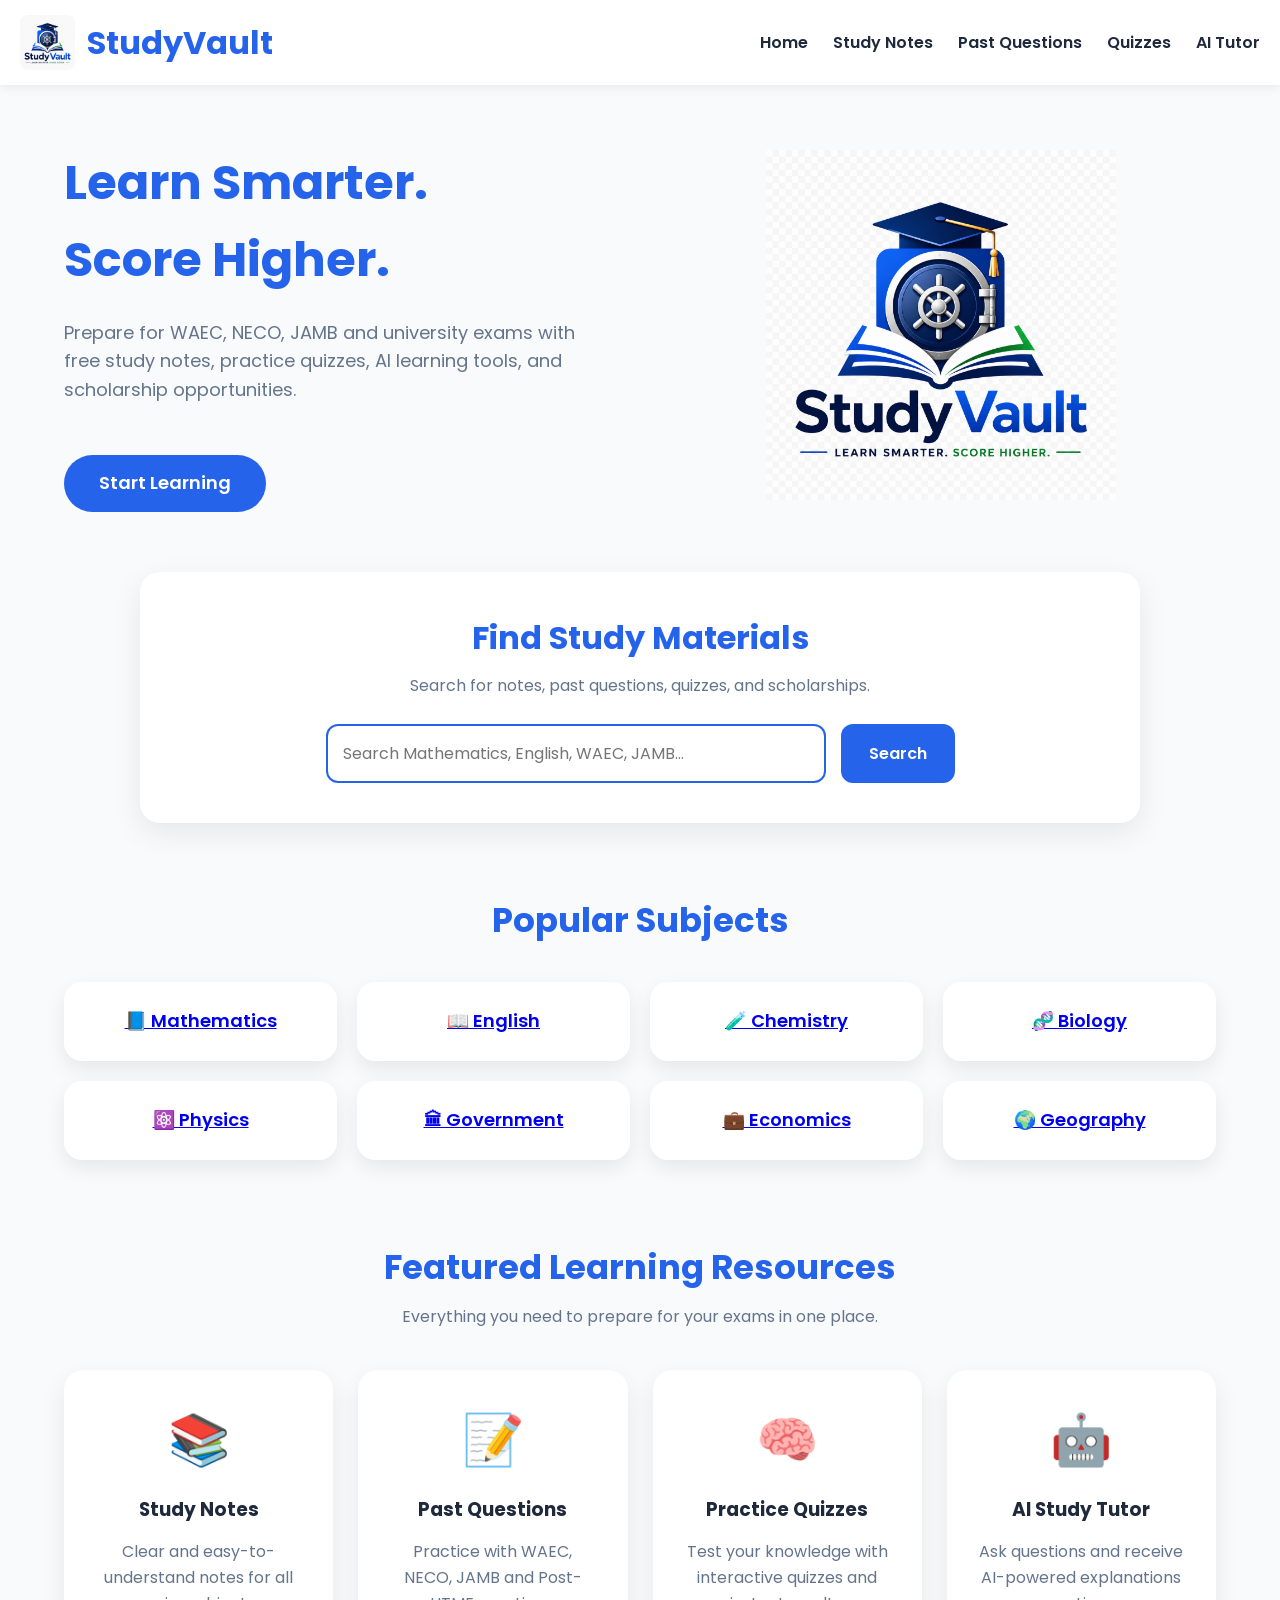
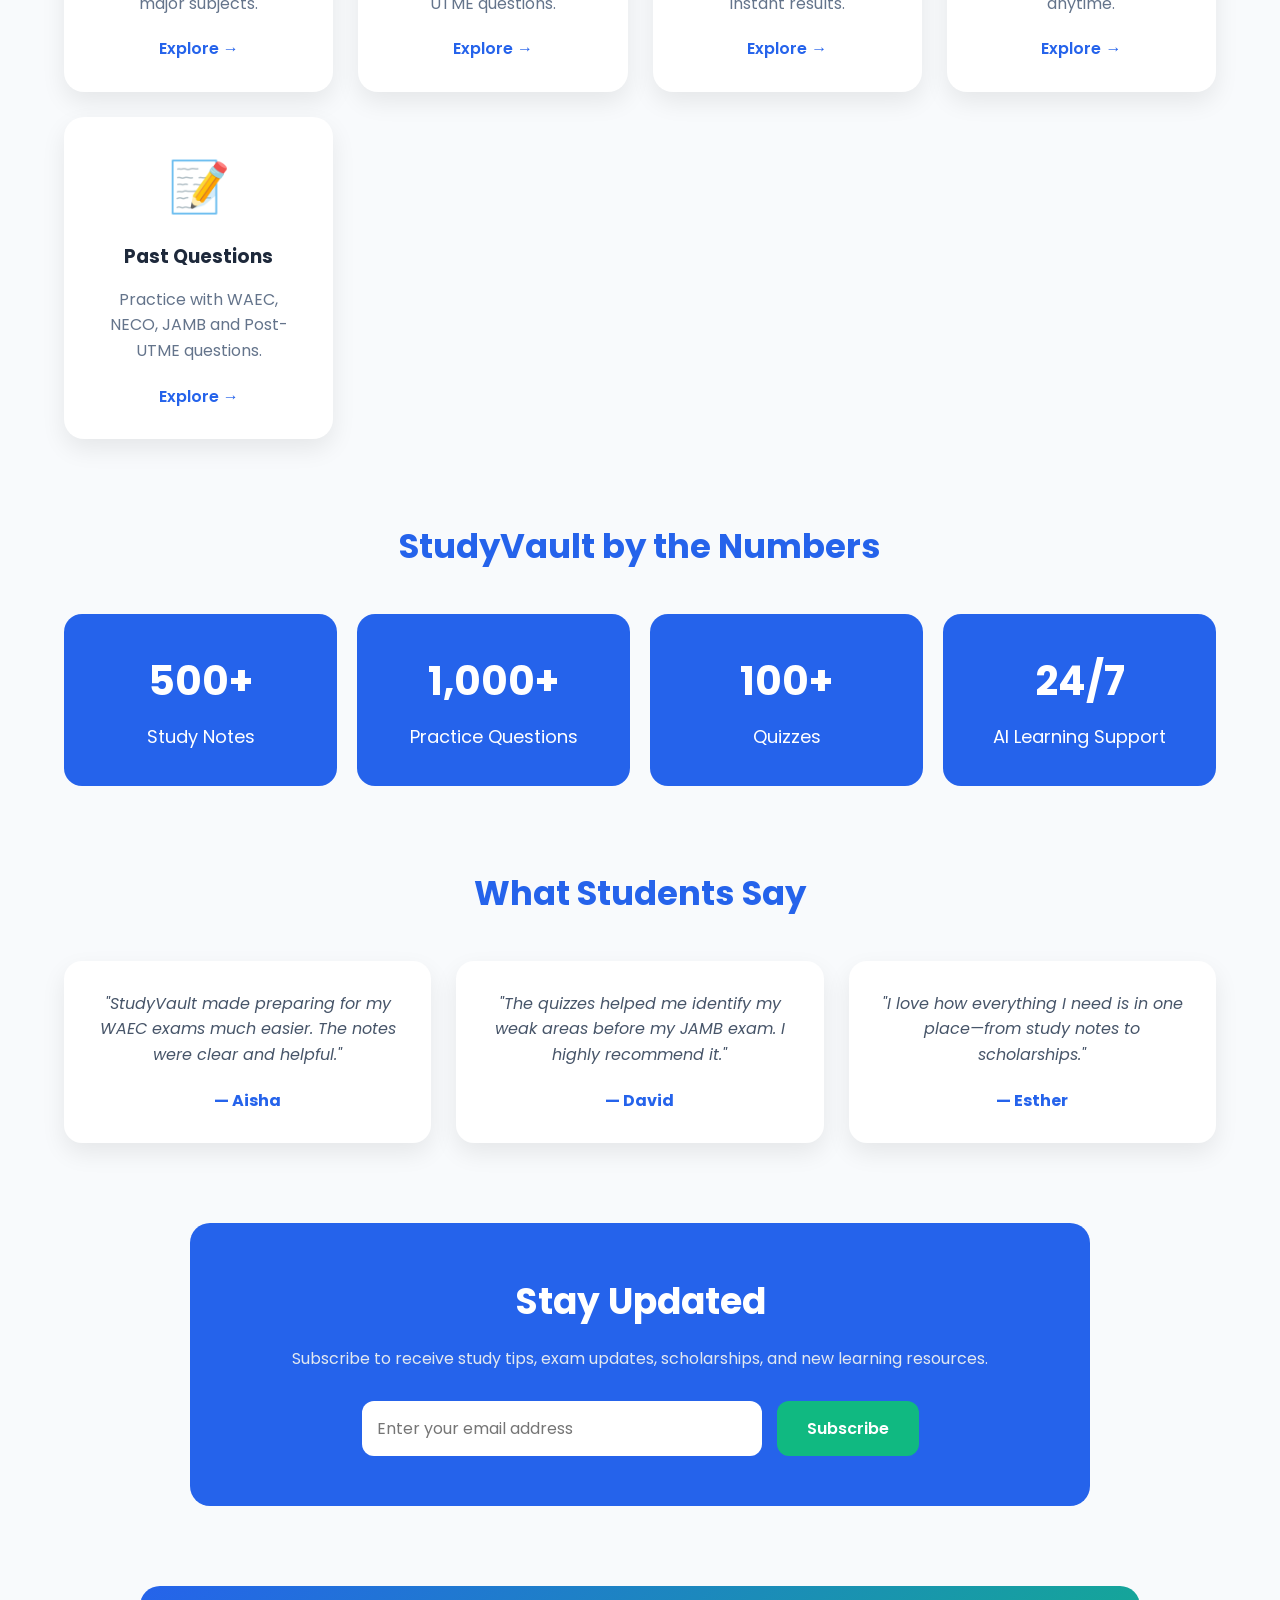
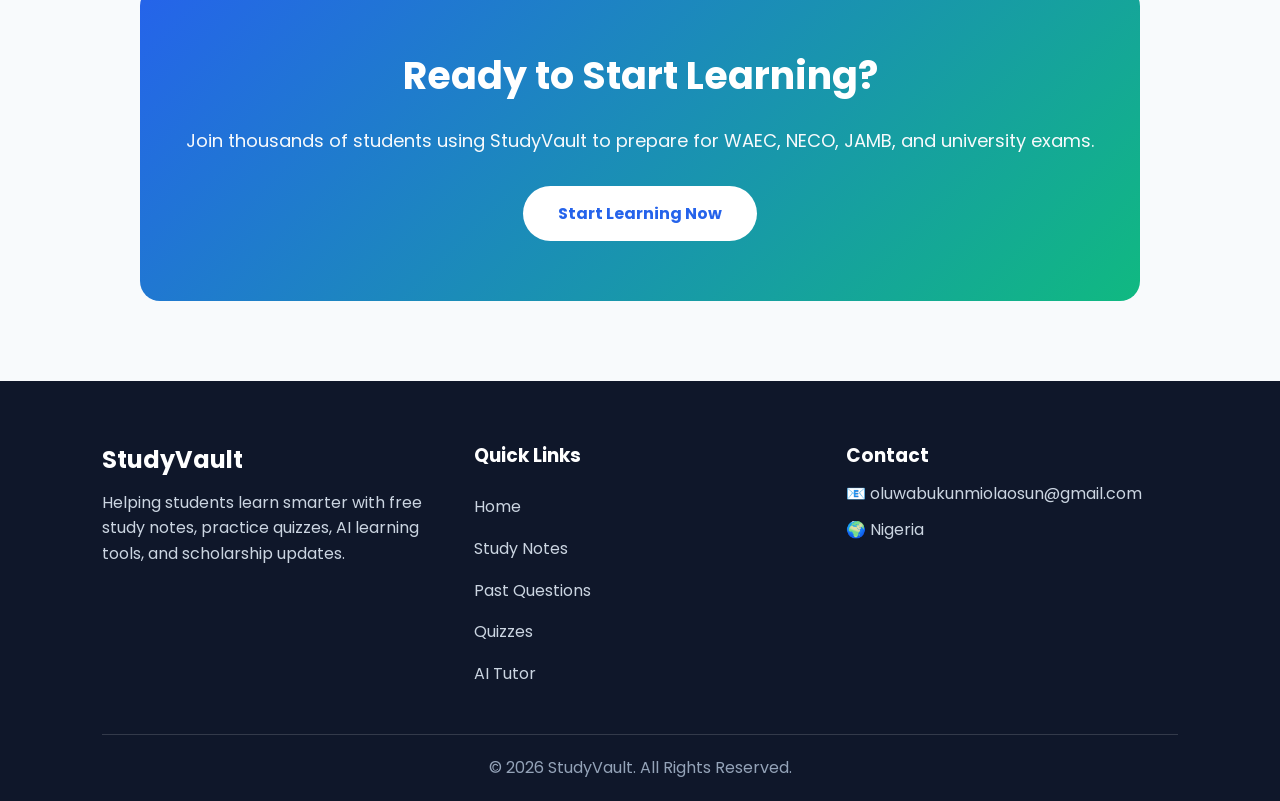
==== commit e3319891: "Update index.html" ====
--- a/index.html
+++ b/index.html
@@ -78,14 +78,14 @@
 
     <div class="subject-grid">
 
-        <div class="subject-card">📘 Mathematics</div>
-        <div class="subject-card">📖 English</div>
-        <div class="subject-card">🧪 Chemistry</div>
-        <div class="subject-card">🧬 Biology</div>
-        <div class="subject-card">⚛️ Physics</div>
-        <div class="subject-card">🏛 Government</div>
-        <div class="subject-card">💼 Economics</div>
-        <div class="subject-card">🌍 Geography</div>
+        <a href="notes.html" class="subject-card">📘 Mathematics</a>
+        <a href="notes.html" class="subject-card">📖 English</a>
+        <a href="notes.html" class="subject-card">🧪 Chemistry</a>
+        <a href="notes.html" class="subject-card">🧬 Biology</a>
+        <a href="notes.html" class="subject-card">⚛️ Physics</a>
+        <a href="notes.html" class="subject-card">🏛 Government</a>
+        <a href="notes.html" class="subject-card">💼 Economics</a>
+        <a href="notes.html" class="subject-card">🌍 Geography</a>
 
     </div>
 
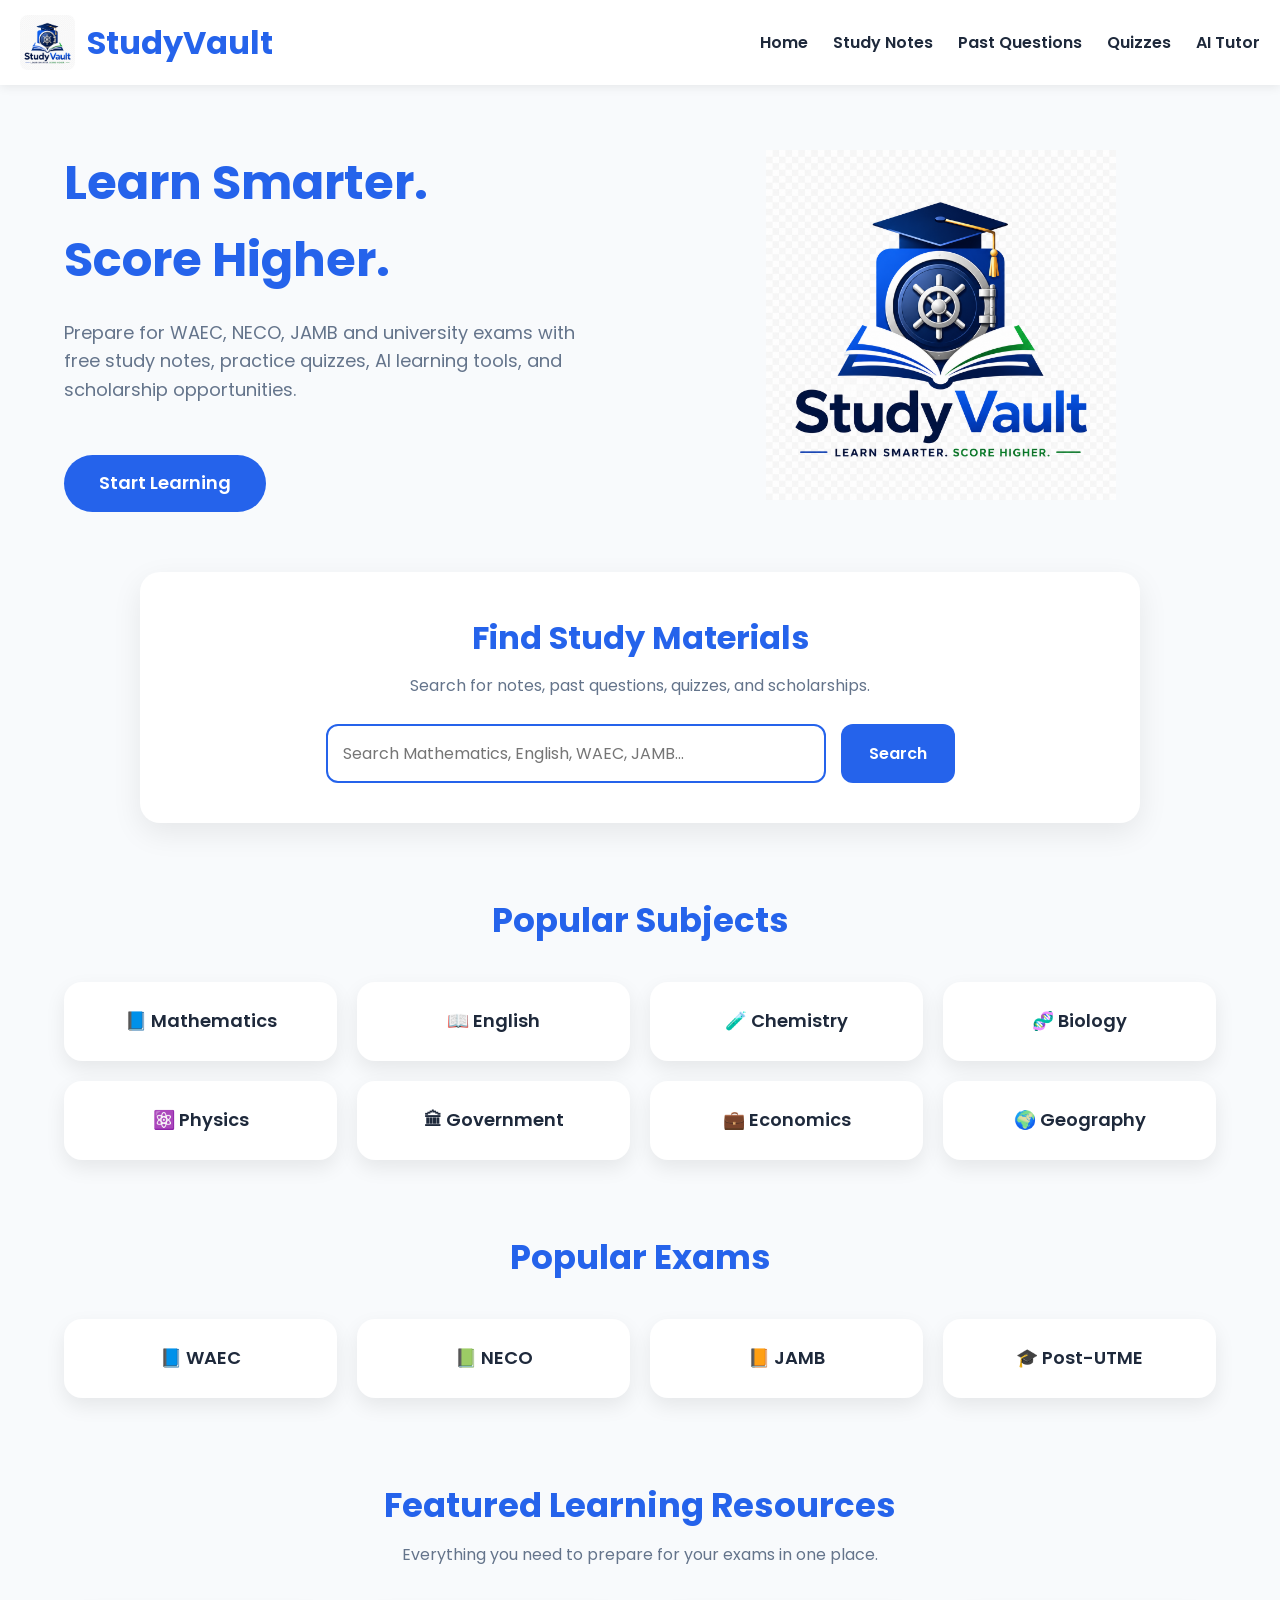
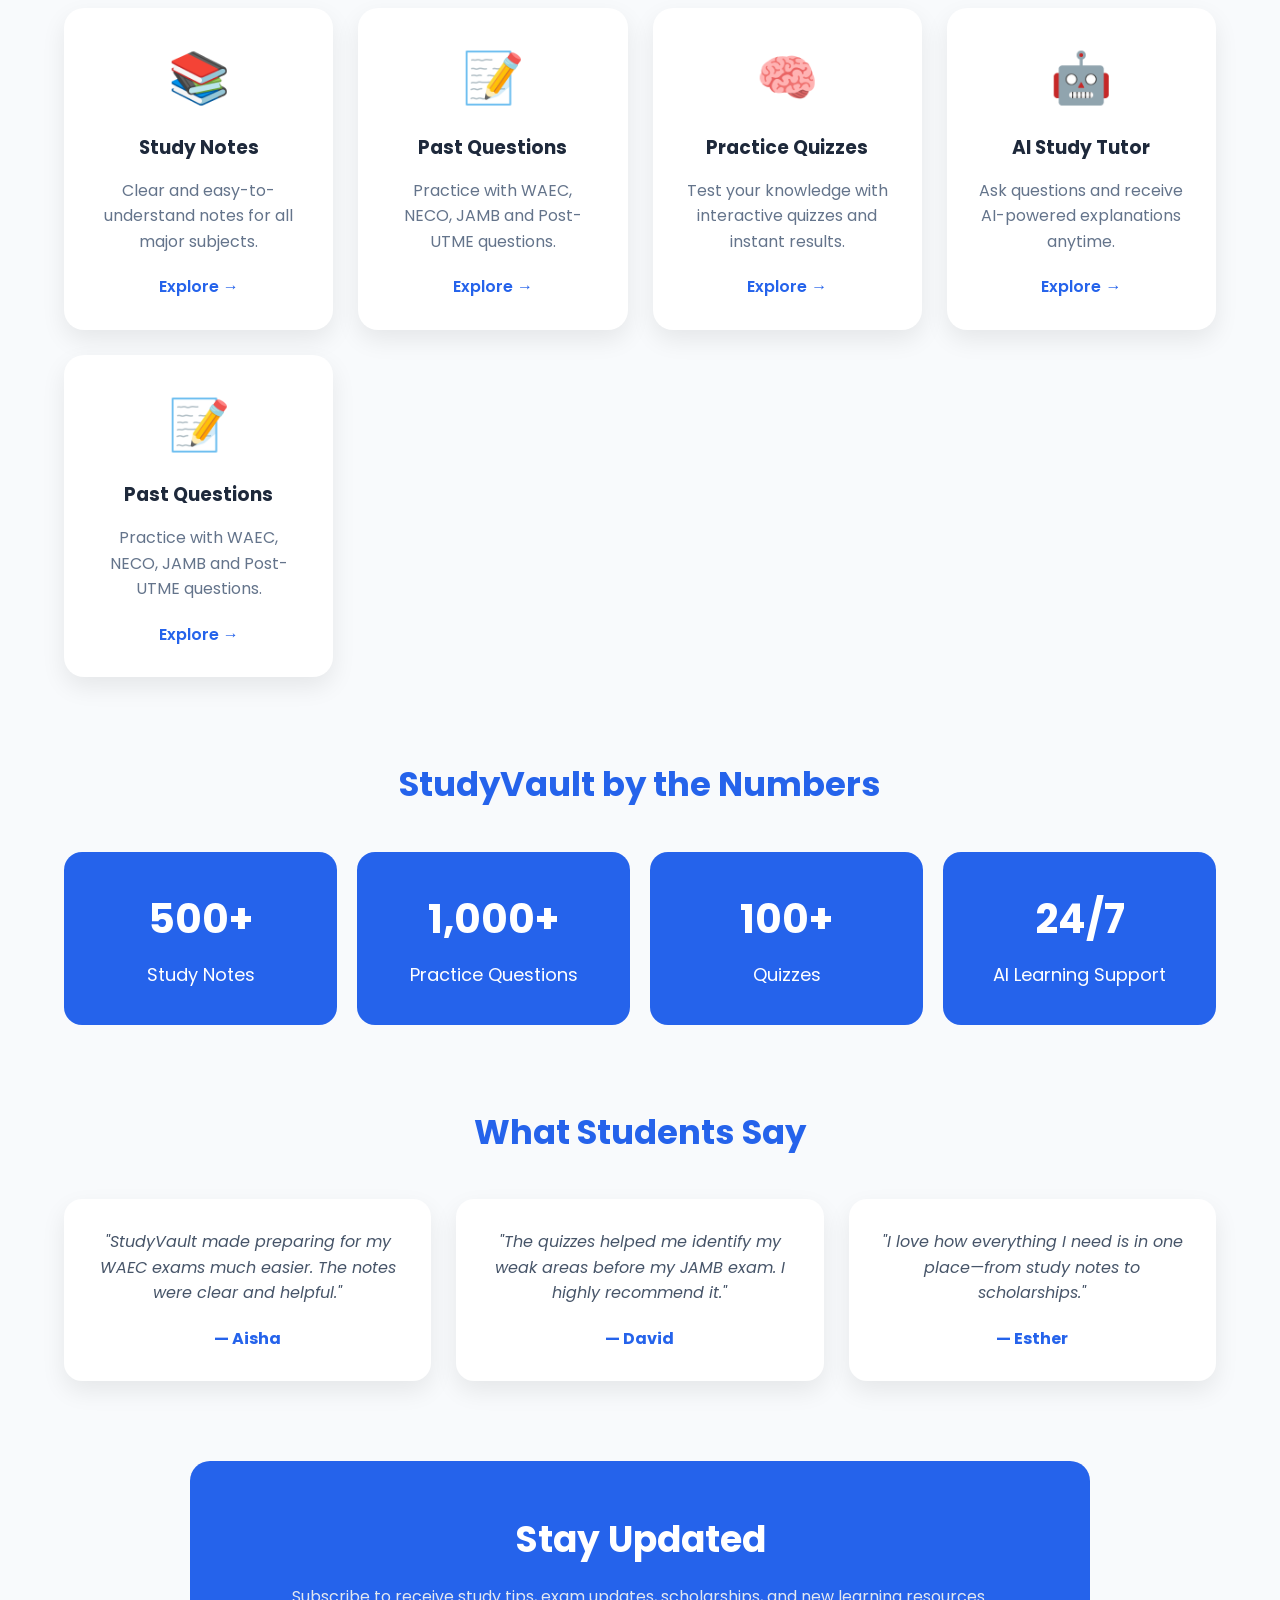
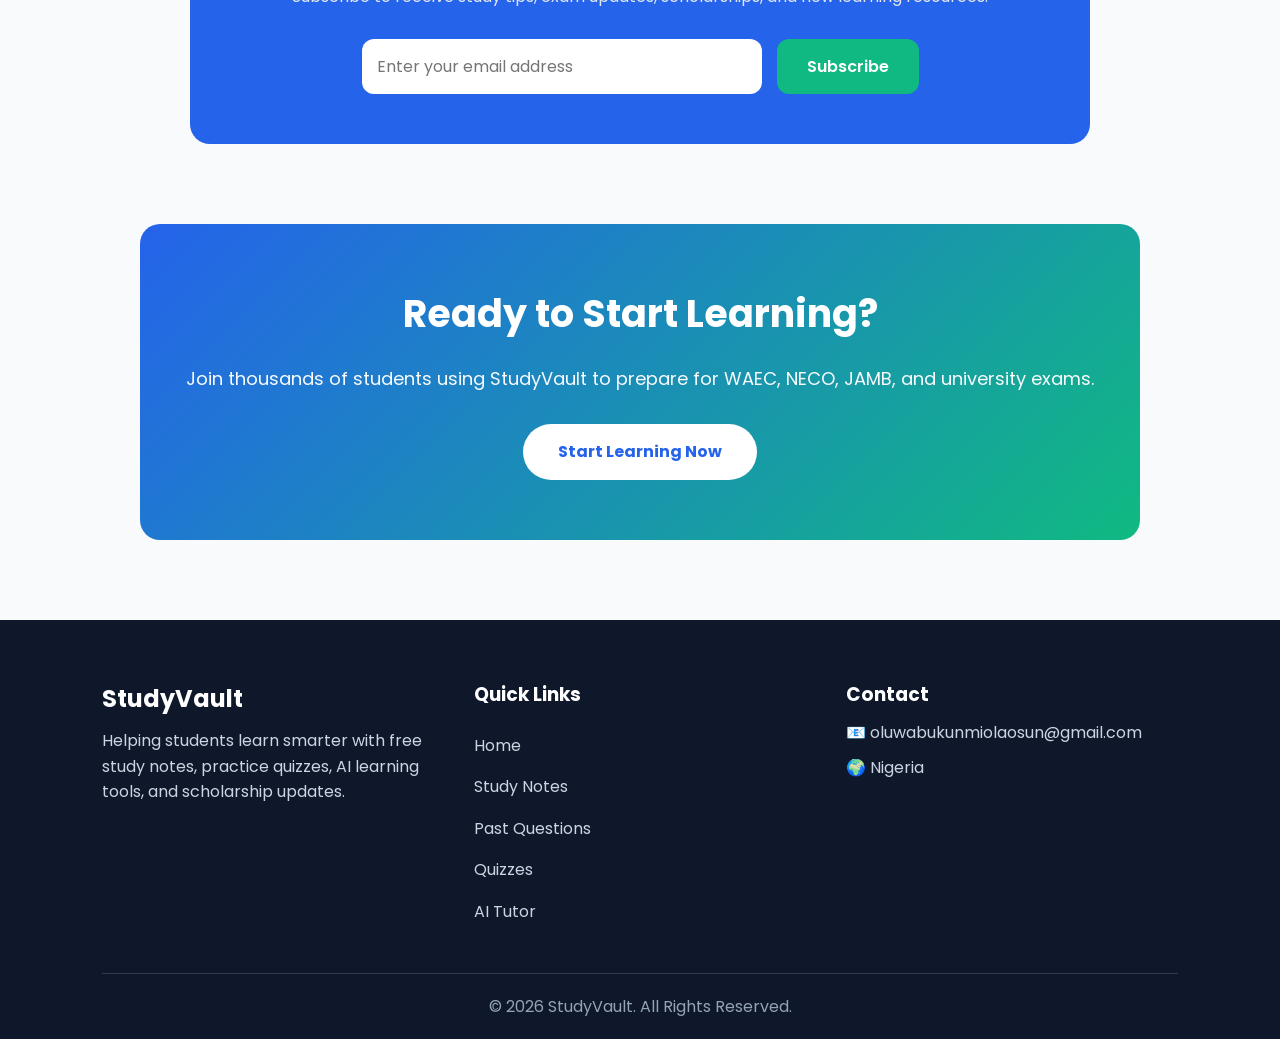
==== commit e9749c78: "Update index.html" ====
--- a/index.html
+++ b/index.html
@@ -90,6 +90,34 @@
     </div>
 
 </section>
+
+<!-- Popular Exams -->
+<section class="subjects">
+
+    <h2>Popular Exams</h2>
+
+    <div class="subject-grid">
+
+        <div class="subject-card">
+            📘 WAEC
+        </div>
+
+        <div class="subject-card">
+            📗 NECO
+        </div>
+
+        <div class="subject-card">
+            📙 JAMB
+        </div>
+
+        <div class="subject-card">
+            🎓 Post-UTME
+        </div>
+
+    </div>
+
+</section>
+    
     <!-- Featured Learning Resources -->
 <section class="resources">
 
--- a/css/style.css
+++ b/css/style.css
@@ -225,8 +225,9 @@
     box-shadow:0 8px 20px rgba(0,0,0,.08);
     transition:.3s;
     cursor:pointer;
-}
-
+    text-decoration:none;
+    color:#1e293b;
+}
 .subject-card:hover{
     transform:translateY(-8px);
     box-shadow:0 15px 35px rgba(37,99,235,.25);
@@ -793,3 +794,26 @@
     background:#1d4ed8;
     transform:translateY(-3px);
 }
+/* Lesson Progress */
+
+.progress-container{
+    width:100%;
+    height:12px;
+    background:#e2e8f0;
+    border-radius:20px;
+    margin:20px 0 10px;
+    overflow:hidden;
+}
+
+.progress-bar{
+    width:25%;
+    height:100%;
+    background:#10b981;
+    border-radius:20px;
+}
+
+.progress-text{
+    color:#64748b;
+    margin-bottom:25px;
+    font-weight:600;
+}
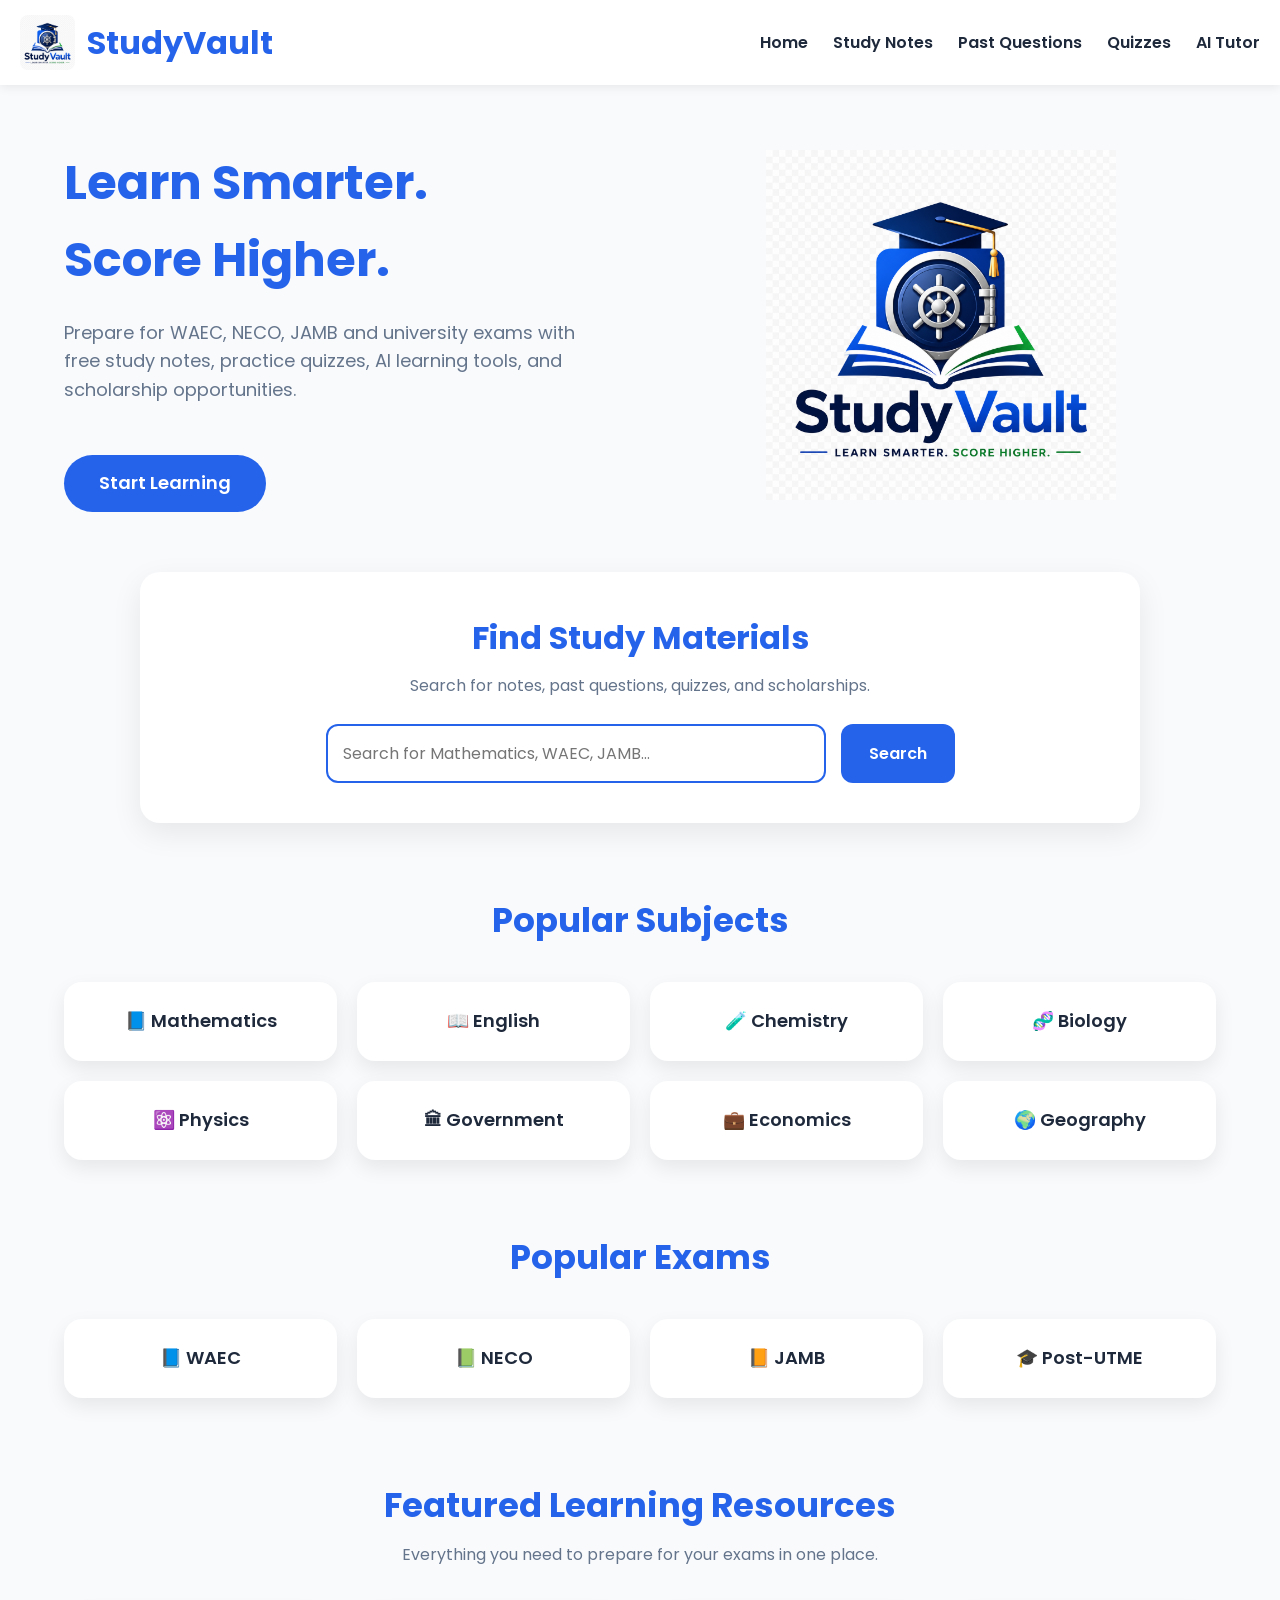
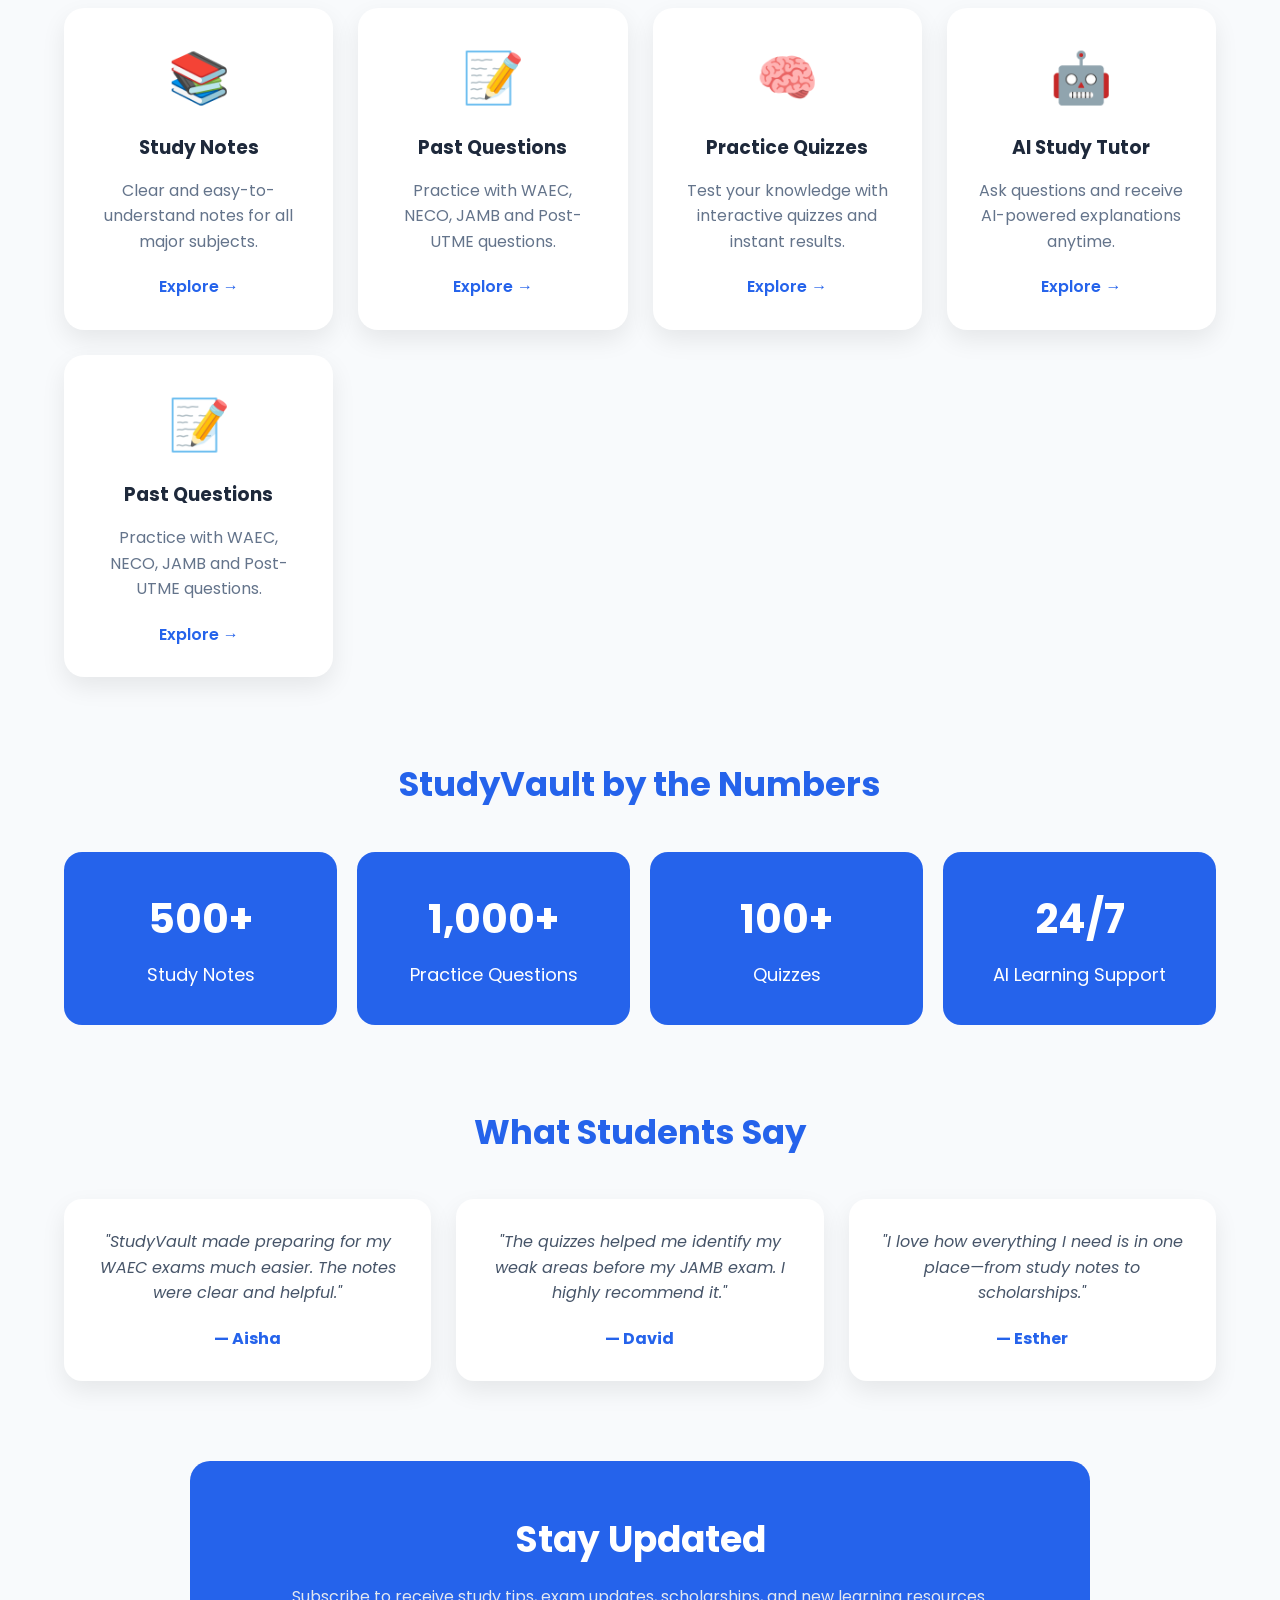
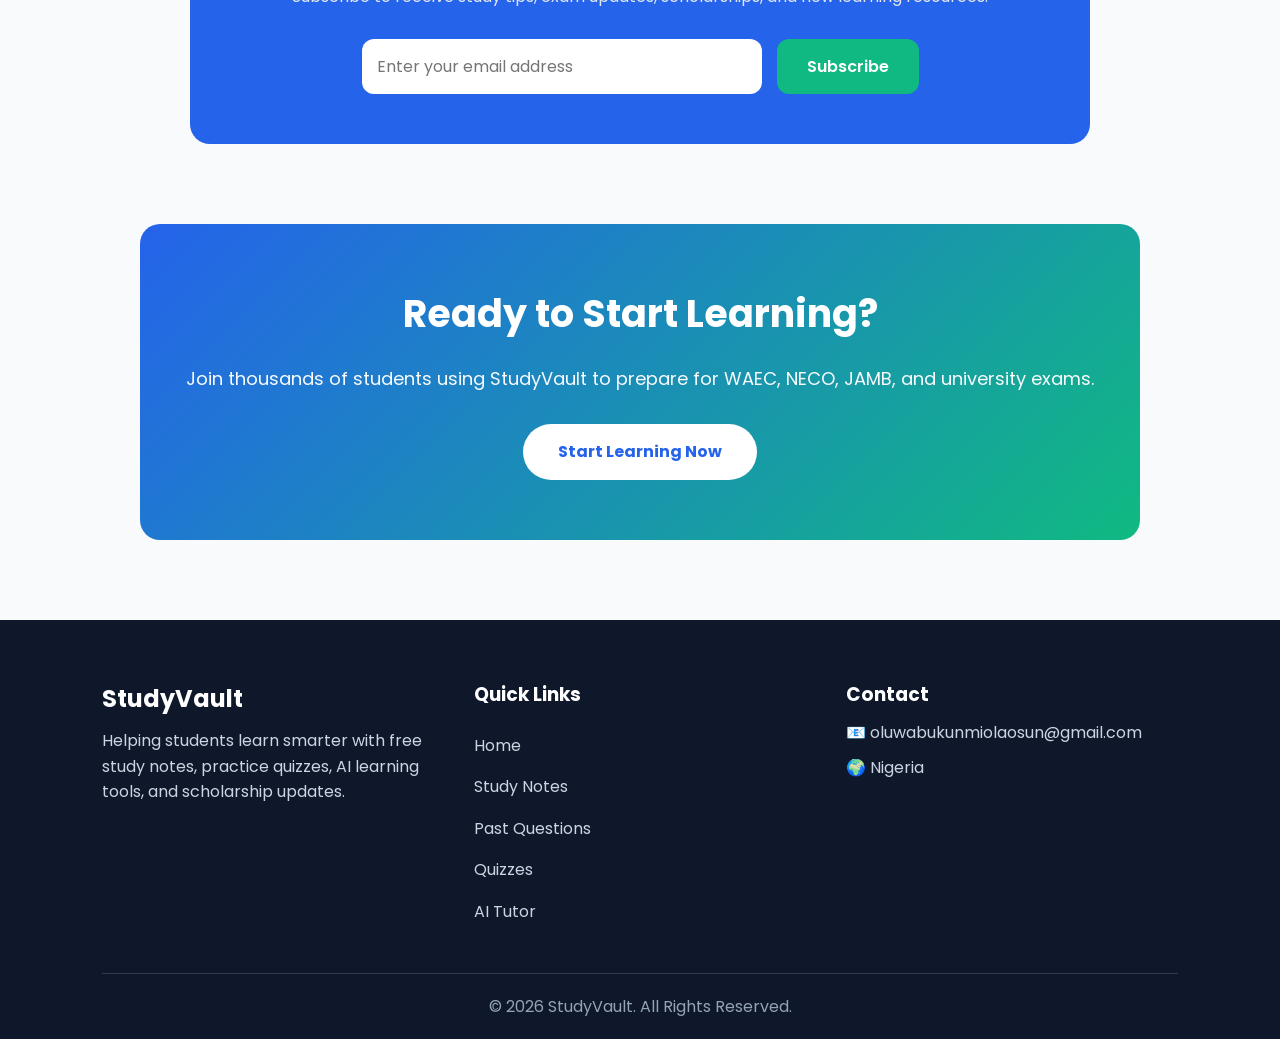
==== commit e1a3f5f2: "Update index.html" ====
--- a/index.html
+++ b/index.html
@@ -61,12 +61,8 @@
     <p>Search for notes, past questions, quizzes, and scholarships.</p>
 
     <div class="search-box">
-    <input
-        type="text"
-        id="searchInput"
-        placeholder="Search Mathematics, English, WAEC, JAMB..."
-    >
-    <button id="searchBtn">Search</button>
+    <input type="text" id="searchInput" placeholder="Search for Mathematics, WAEC, JAMB...">
+<button id="searchBtn">Search</button>
 </div>
 
 </section>
@@ -98,21 +94,21 @@
 
     <div class="subject-grid">
 
-        <div class="subject-card">
+        <a href="waec.html" class="subject-card">
             📘 WAEC
-        </div>
-
-        <div class="subject-card">
+        </a>
+
+        <a href="neco.html" class="subject-card">
             📗 NECO
-        </div>
-
-        <div class="subject-card">
+        </a>
+
+        <a href="jamb.html" class="subject-card">
             📙 JAMB
-        </div>
-
-        <div class="subject-card">
+        </a>
+
+        <a href="post-utme.html" class="subject-card">
             🎓 Post-UTME
-        </div>
+        </a>
 
     </div>
 
--- a/css/style.css
+++ b/css/style.css
@@ -817,3 +817,11 @@
     margin-bottom:25px;
     font-weight:600;
 }
+.subject-card{
+    text-decoration:none;
+    color:#1e293b;
+}
+
+.subject-card:hover{
+    color:#2563eb;
+}
